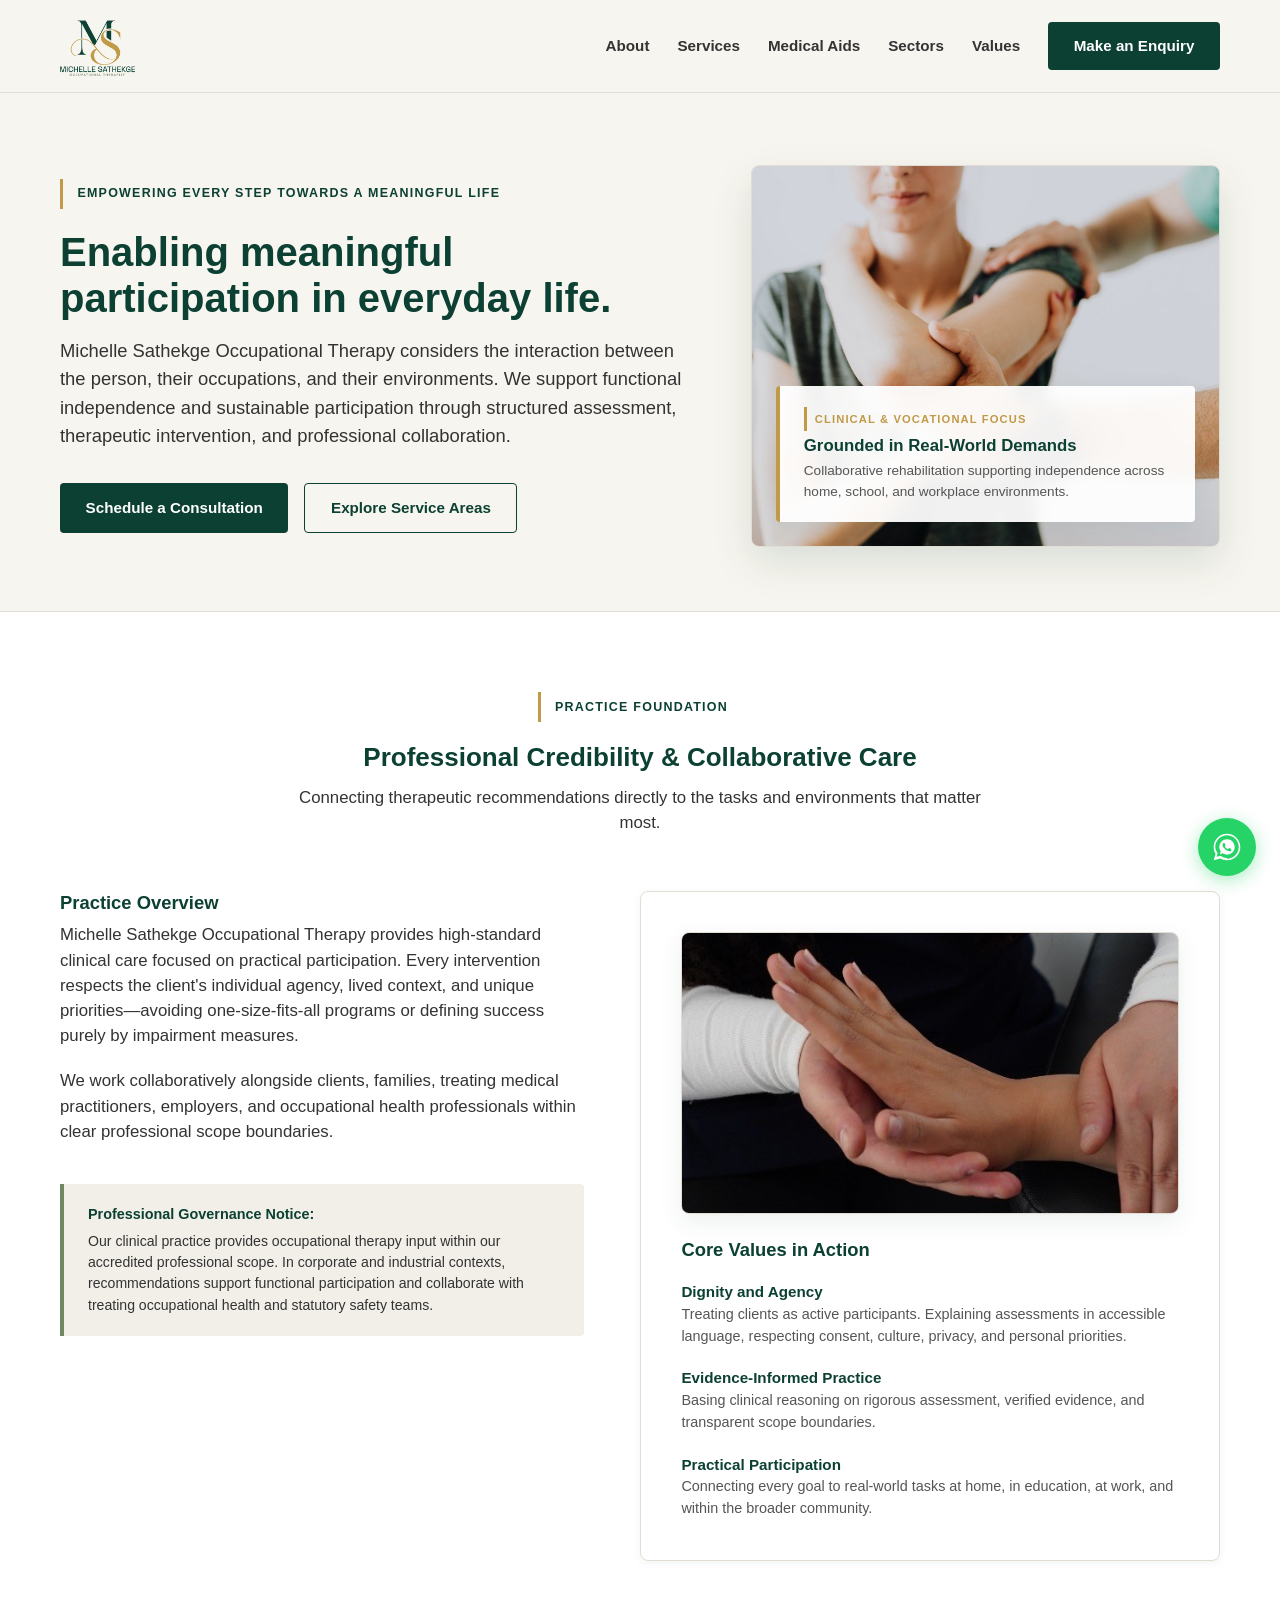
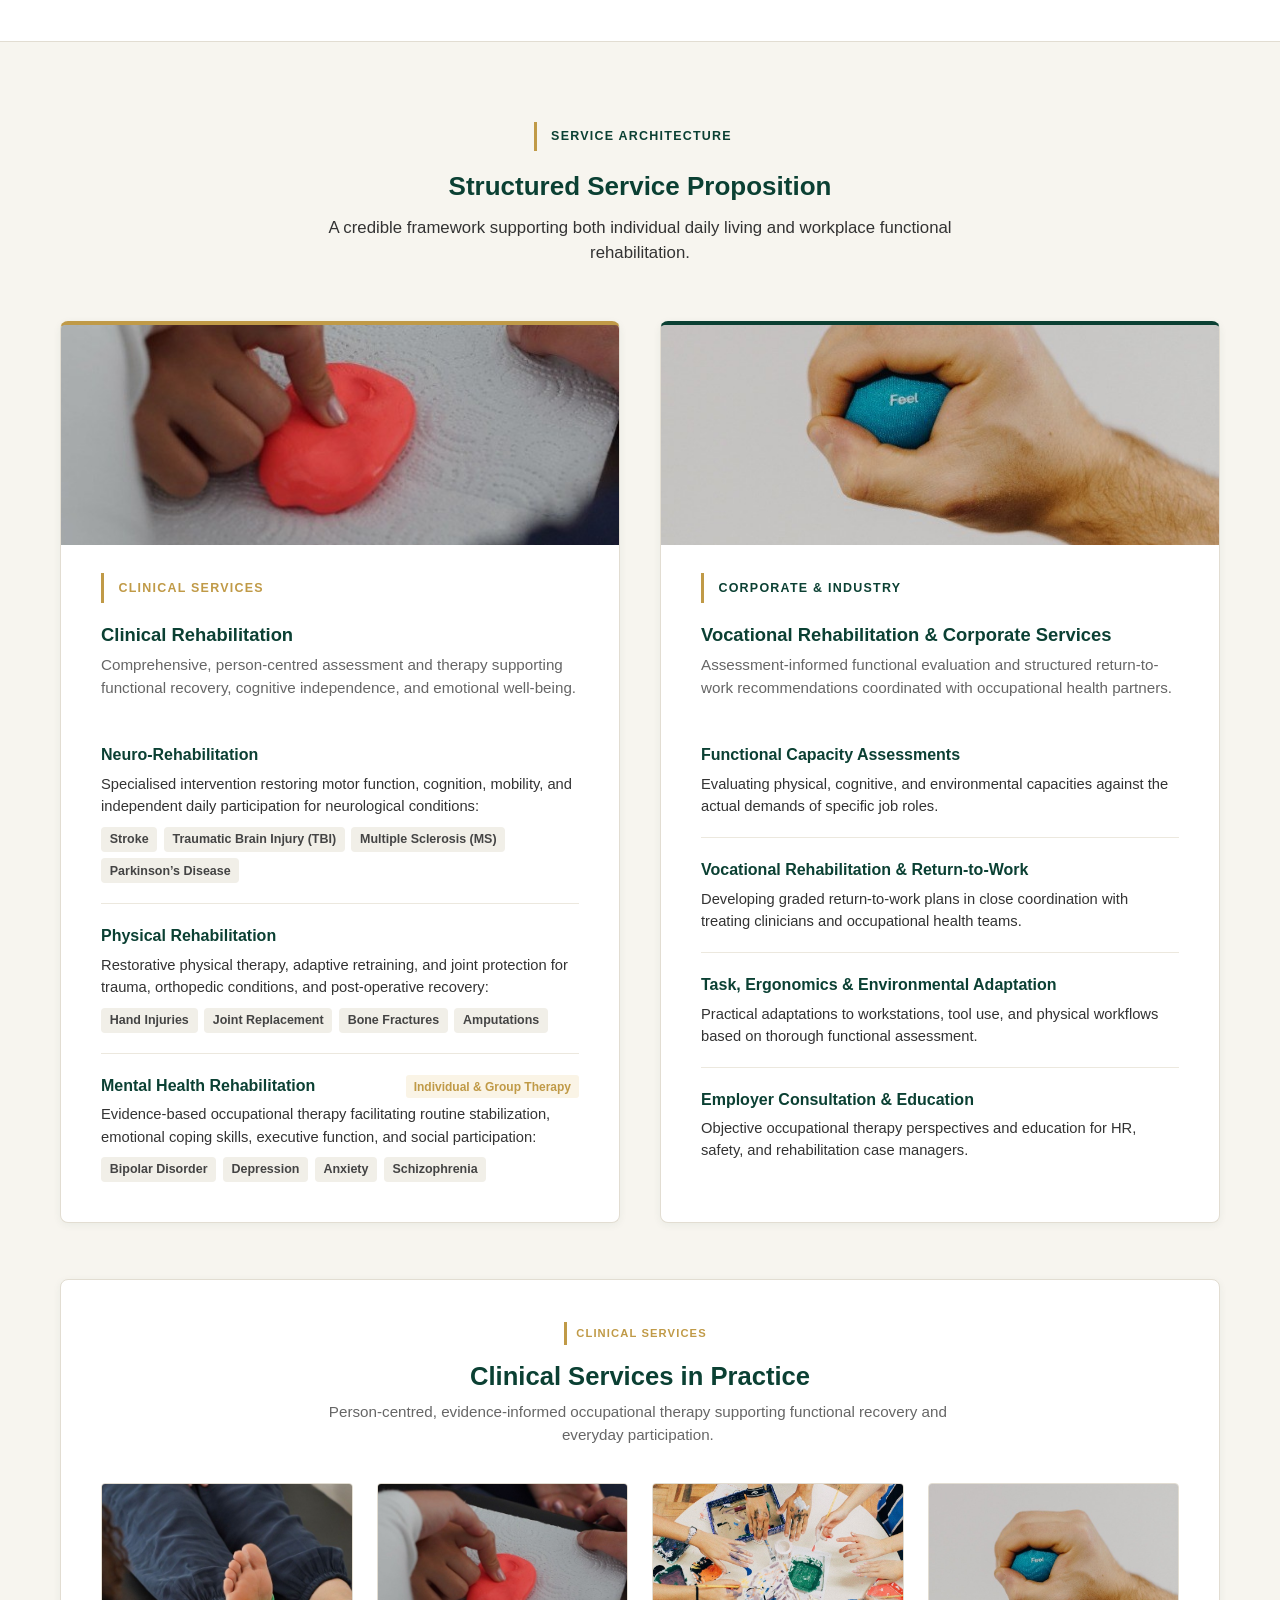
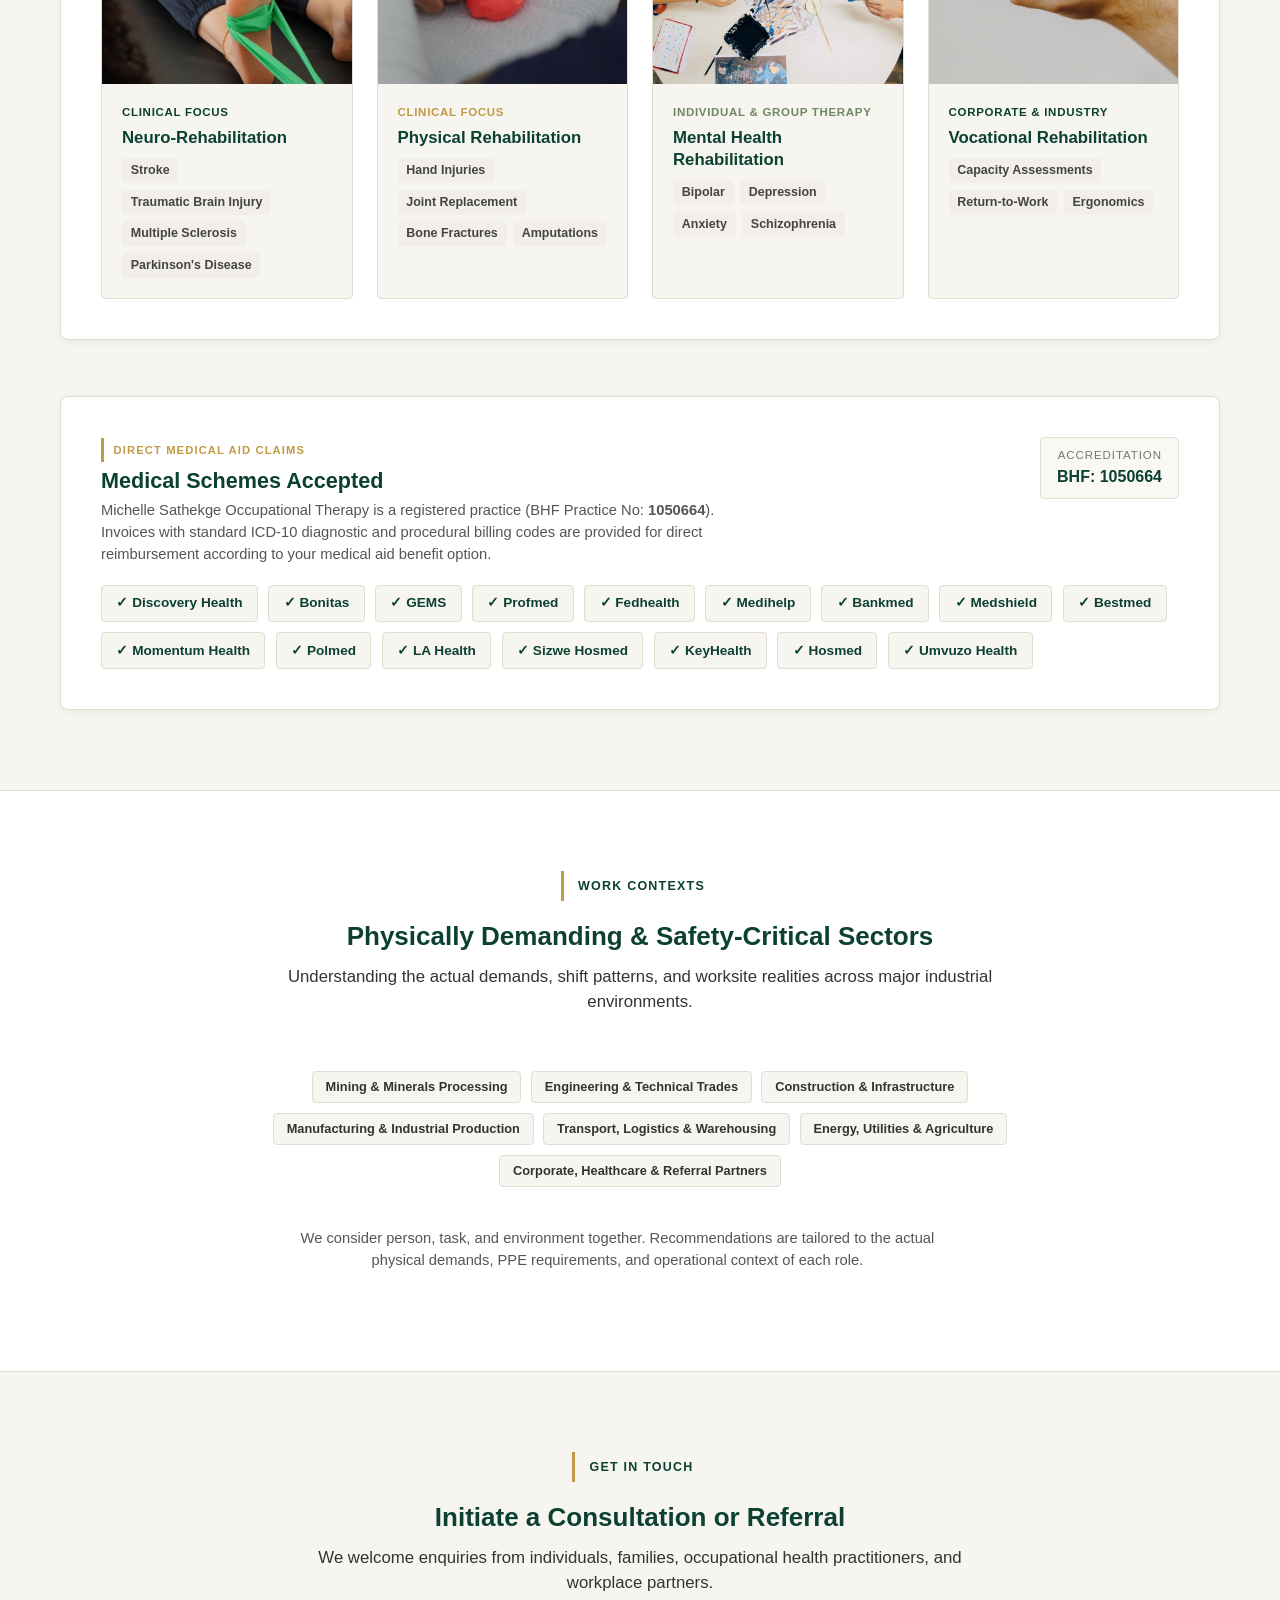
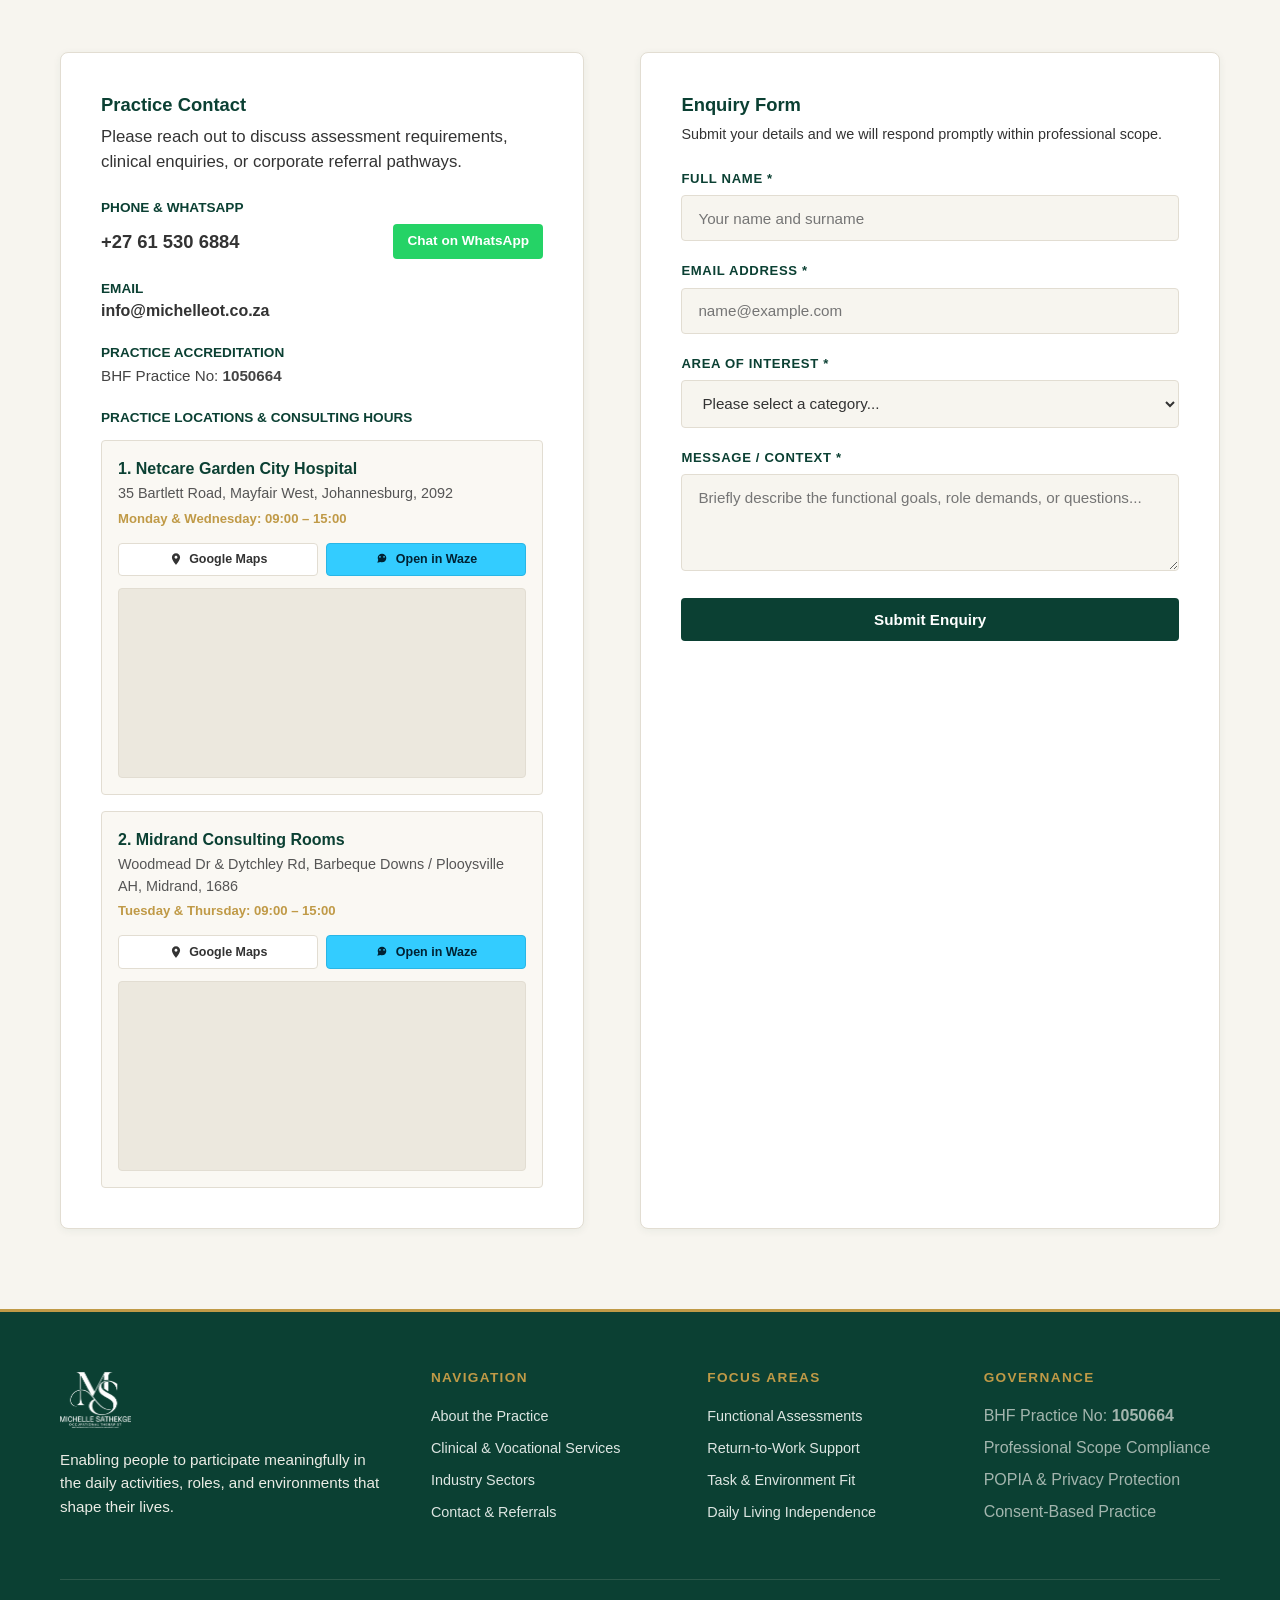
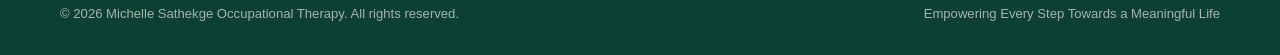
==== index.html @ 373df911 "feat: complete Michelle Sathekge OT production website with practice imagery, secure forms, and dire" ====
<!doctype html>
<html lang="en">
<head>
  <meta charset="utf-8">
  <meta name="viewport" content="width=device-width, initial-scale=1">
  <meta name="color-scheme" content="light">
  <title>Michelle Sathekge Occupational Therapy | Enabling Meaningful Participation</title>
  
  <!-- Primary SEO Meta Tags -->
  <meta name="title" content="Michelle Sathekge Occupational Therapy | Enabling Meaningful Participation">
  <meta name="description" content="Person-centred, evidence-informed occupational therapy supporting functional participation across daily life, education, and vocational rehabilitation in South Africa.">
  <meta name="keywords" content="Occupational Therapy, Michelle Sathekge, Vocational Rehabilitation, Return to Work, Ergonomics, Functional Capacity Assessment, South Africa, OT">
  <meta name="author" content="Michelle Sathekge Occupational Therapy">
  <meta name="robots" content="index, follow">

  <style>
    /* Absolute Force: Enforce Warm Neutral Brand Palette across all user agents */
    html, body {
      background-color: #F7F5EF !important;
      color: #333333 !important;
      color-scheme: light !important;
    }
    .navbar {
      background-color: #F7F5EF !important;
    }
  </style>

  <!-- Open Graph / Facebook -->
  <meta property="og:type" content="website">
  <meta property="og:url" content="https://michelleot.co.za/">
  <meta property="og:title" content="Michelle Sathekge Occupational Therapy">
  <meta property="og:description" content="Empowering Every Step Towards a Meaningful Life. Person-centred clinical care and corporate vocational rehabilitation.">
  <meta property="og:image" content="https://michelleot.co.za/assets/images/branding/Michelle_Sathekge_Logo_Design__png.png">

  <!-- Twitter Meta Tags -->
  <meta name="twitter:card" content="summary_large_image">
  <meta name="twitter:title" content="Michelle Sathekge Occupational Therapy">
  <meta name="twitter:description" content="Empowering Every Step Towards a Meaningful Life. Clinical & Vocational Occupational Therapy.">
  <meta name="twitter:image" content="https://michelleot.co.za/assets/images/branding/Michelle_Sathekge_Logo_Design__png.png">

  <link rel="icon" type="image/x-icon" href="favicon.ico">
  <link rel="icon" type="image/png" sizes="32x32" href="favicon.png">
  <link rel="apple-touch-icon" href="assets/images/branding/favicon-monogram.png">
  <link rel="stylesheet" href="assets/css/styles.css?v=7">
</head>
<body>

  <!-- Header / Navigation (Variant B Lock-Up Standard) -->
  <header class="navbar">
    <div class="container nav-container">
      <a href="#" class="brand-lockup">
        <img src="assets/images/branding/logo-variant-b-trimmed.png" 
             alt="Michelle Sathekge Occupational Therapist" 
             style="height: 60px; width: auto; object-fit: contain;">
      </a>
      <button class="nav-toggle" aria-label="Toggle navigation menu" aria-expanded="false">&#9776;</button>
      <div class="menu-backdrop" aria-hidden="true"></div>
      <nav>
        <ul class="nav-links">
          <li><a href="#about" class="nav-link">About</a></li>
          <li><a href="#services" class="nav-link">Services</a></li>
          <li><a href="#medical-aids" class="nav-link">Medical Aids</a></li>
          <li><a href="#sectors" class="nav-link">Sectors</a></li>
          <li><a href="#values" class="nav-link">Values</a></li>
          <li><a href="#contact" class="btn btn-primary">Make an Enquiry</a></li>
        </ul>
      </nav>
    </div>
  </header>

  <!-- Hero Section -->
  <section class="hero">
    <div class="container hero-grid">
      <div>
        <div class="badge">EMPOWERING EVERY STEP TOWARDS A MEANINGFUL LIFE</div>
        <h1>Enabling meaningful participation in everyday life.</h1>
        <p class="lead">Michelle Sathekge Occupational Therapy considers the interaction between the person, their occupations, and their environments. We support functional independence and sustainable participation through structured assessment, therapeutic intervention, and professional collaboration.</p>
        <div class="hero-actions">
          <a href="#contact" class="btn btn-primary">Schedule a Consultation</a>
          <a href="#services" class="btn btn-outline">Explore Service Areas</a>
        </div>
      </div>

      <div class="hero-visual-wrapper">
        <img src="assets/images/practice/hero-ot-consultation.jpg" alt="Occupational Therapy Joint Mobility and Functional Rehabilitation">
        <div class="hero-visual-badge">
          <div class="badge badge-gold" style="margin-bottom:0.35rem; padding:0.2rem 0.5rem; font-size:0.7rem;">Clinical & Vocational Focus</div>
          <h3 style="font-size:1.05rem; margin-bottom:0.25rem;">Grounded in Real-World Demands</h3>
          <p style="font-size:0.85rem; margin-bottom:0; color:#555;">Collaborative rehabilitation supporting independence across home, school, and workplace environments.</p>
        </div>
      </div>
    </div>
  </section>

  <!-- About & Practice Foundation -->
  <section id="about" class="section section-white">
    <div class="container">
      <div class="section-header">
        <div class="badge">Practice Foundation</div>
        <h2>Professional Credibility & Collaborative Care</h2>
        <p>Connecting therapeutic recommendations directly to the tasks and environments that matter most.</p>
      </div>

      <div class="contact-container">
        <div>
          <h3>Practice Overview</h3>
          <p>Michelle Sathekge Occupational Therapy provides high-standard clinical care focused on practical participation. Every intervention respects the client's individual agency, lived context, and unique priorities—avoiding one-size-fits-all programs or defining success purely by impairment measures.</p>
          <p>We work collaboratively alongside clients, families, treating medical practitioners, employers, and occupational health professionals within clear professional scope boundaries.</p>

          <div class="guardrail-card">
            <strong>Professional Governance Notice:</strong>
            <p style="margin-top:0.35rem; margin-bottom:0; font-size:0.88rem;">Our clinical practice provides occupational therapy input within our accredited professional scope. In corporate and industrial contexts, recommendations support functional participation and collaborate with treating occupational health and statutory safety teams.</p>
          </div>
        </div>

        <div id="values" class="contact-card">
          <div class="about-photo-wrapper">
            <img src="assets/images/practice/about-hand-therapy.jpg" alt="Clinical Hand and Joint Assessment by Occupational Therapist">
          </div>
          <h3 style="color:var(--color-primary-green); margin-bottom:1.25rem;">Core Values in Action</h3>

          <div style="margin-bottom:1.25rem;">
            <strong style="color:var(--color-primary-green); font-size:0.95rem; display:block;">Dignity and Agency</strong>
            <p style="font-size:0.9rem; margin-bottom:0; color:#555;">Treating clients as active participants. Explaining assessments in accessible language, respecting consent, culture, privacy, and personal priorities.</p>
          </div>

          <div style="margin-bottom:1.25rem;">
            <strong style="color:var(--color-primary-green); font-size:0.95rem; display:block;">Evidence-Informed Practice</strong>
            <p style="font-size:0.9rem; margin-bottom:0; color:#555;">Basing clinical reasoning on rigorous assessment, verified evidence, and transparent scope boundaries.</p>
          </div>

          <div>
            <strong style="color:var(--color-primary-green); font-size:0.95rem; display:block;">Practical Participation</strong>
            <p style="font-size:0.9rem; margin-bottom:0; color:#555;">Connecting every goal to real-world tasks at home, in education, at work, and within the broader community.</p>
          </div>
        </div>
      </div>
    </div>
  </section>

  <!-- Service Architecture (Dual Track: Clinical + Corporate) -->
  <section id="services" class="section">
    <div class="container">
      <div class="section-header">
        <div class="badge">Service Architecture</div>
        <h2>Structured Service Proposition</h2>
        <p>A credible framework supporting both individual daily living and workplace functional rehabilitation.</p>
      </div>

      <div class="tracks-grid">
        <!-- Clinical Rehabilitation Services -->
        <div class="track-column clinical">
          <img src="assets/images/practice/service-finger-dexterity.jpg" alt="Clinical Occupational Therapy and Physical Rehabilitation" class="track-img-banner" style="object-position: center 52%;">
          <div class="badge badge-gold" style="align-self:flex-start;">Clinical Services</div>
          <h3>Clinical Rehabilitation</h3>
          <p style="font-size:0.95rem; color:#666;">Comprehensive, person-centred assessment and therapy supporting functional recovery, cognitive independence, and emotional well-being.</p>
          
          <ul class="track-list">
            <!-- Neuro-Rehabilitation -->
            <li class="track-item">
              <h4>Neuro-Rehabilitation</h4>
              <p>Specialised intervention restoring motor function, cognition, mobility, and independent daily participation for neurological conditions:</p>
              <div class="condition-tag-group">
                <span class="condition-tag">Stroke</span>
                <span class="condition-tag">Traumatic Brain Injury (TBI)</span>
                <span class="condition-tag">Multiple Sclerosis (MS)</span>
                <span class="condition-tag">Parkinson’s Disease</span>
              </div>
            </li>

            <!-- Physical Rehabilitation -->
            <li class="track-item">
              <h4>Physical Rehabilitation</h4>
              <p>Restorative physical therapy, adaptive retraining, and joint protection for trauma, orthopedic conditions, and post-operative recovery:</p>
              <div class="condition-tag-group">
                <span class="condition-tag">Hand Injuries</span>
                <span class="condition-tag">Joint Replacement</span>
                <span class="condition-tag">Bone Fractures</span>
                <span class="condition-tag">Amputations</span>
              </div>
            </li>

            <!-- Mental Health Rehabilitation -->
            <li class="track-item">
              <div style="display:flex; justify-content:space-between; align-items:baseline; flex-wrap:wrap; gap:0.25rem;">
                <h4>Mental Health Rehabilitation</h4>
                <span style="font-size:0.75rem; font-weight:700; color:var(--color-signature-gold); background:#FAF4E6; padding:0.15rem 0.5rem; border-radius:3px;">Individual & Group Therapy</span>
              </div>
              <p>Evidence-based occupational therapy facilitating routine stabilization, emotional coping skills, executive function, and social participation:</p>
              <div class="condition-tag-group">
                <span class="condition-tag">Bipolar Disorder</span>
                <span class="condition-tag">Depression</span>
                <span class="condition-tag">Anxiety</span>
                <span class="condition-tag">Schizophrenia</span>
              </div>
            </li>
          </ul>
        </div>

        <!-- Corporate & Vocational Rehabilitation -->
        <div class="track-column corporate">
          <img src="assets/images/practice/service-grip-strength.jpg" alt="Vocational Rehabilitation & Corporate Services" class="track-img-banner" style="object-position: center 42%;">
          <div class="badge" style="align-self:flex-start;">Corporate & Industry</div>
          <h3>Vocational Rehabilitation & Corporate Services</h3>
          <p style="font-size:0.95rem; color:#666;">Assessment-informed functional evaluation and structured return-to-work recommendations coordinated with occupational health partners.</p>
          
          <ul class="track-list">
            <li class="track-item">
              <h4>Functional Capacity Assessments</h4>
              <p>Evaluating physical, cognitive, and environmental capacities against the actual demands of specific job roles.</p>
            </li>
            <li class="track-item">
              <h4>Vocational Rehabilitation & Return-to-Work</h4>
              <p>Developing graded return-to-work plans in close coordination with treating clinicians and occupational health teams.</p>
            </li>
            <li class="track-item">
              <h4>Task, Ergonomics & Environmental Adaptation</h4>
              <p>Practical adaptations to workstations, tool use, and physical workflows based on thorough functional assessment.</p>
            </li>
            <li class="track-item">
              <h4>Employer Consultation & Education</h4>
              <p>Objective occupational therapy perspectives and education for HR, safety, and rehabilitation case managers.</p>
            </li>
          </ul>
        </div>
      </div>


      <!-- Practice Modalities in Action Showcase -->
      <div class="practice-gallery-section">
        <div class="practice-gallery-header">
          <div class="badge badge-gold" style="margin-bottom:0.5rem; padding:0.2rem 0.6rem; font-size:0.7rem;">Clinical Services</div>
          <h3>Clinical Services in Practice</h3>
          <p>Person-centred, evidence-informed occupational therapy supporting functional recovery and everyday participation.</p>
        </div>

        <div class="practice-gallery-grid">
          <!-- Item 1: Neuro-Rehabilitation -->
          <div class="gallery-card">
            <div class="gallery-card-img-wrap">
              <img src="assets/images/practice/service-lower-limb-rehab.jpg" alt="Neuro-Rehabilitation" style="object-position: center 25%;">
            </div>
            <div class="gallery-card-body">
              <div>
                <span class="gallery-card-category" style="color:var(--color-primary-green);">Clinical Focus</span>
                <h4 class="gallery-card-title">Neuro-Rehabilitation</h4>
                <div class="condition-tag-group">
                  <span class="condition-tag">Stroke</span>
                  <span class="condition-tag">Traumatic Brain Injury</span>
                  <span class="condition-tag">Multiple Sclerosis</span>
                  <span class="condition-tag">Parkinson's Disease</span>
                </div>
              </div>
            </div>
          </div>

          <!-- Item 2: Physical Rehabilitation -->
          <div class="gallery-card">
            <div class="gallery-card-img-wrap">
              <img src="assets/images/practice/service-finger-dexterity.jpg" alt="Physical Rehabilitation" style="object-position: center 52%;">
            </div>
            <div class="gallery-card-body">
              <div>
                <span class="gallery-card-category" style="color:var(--color-signature-gold);">Clinical Focus</span>
                <h4 class="gallery-card-title">Physical Rehabilitation</h4>
                <div class="condition-tag-group">
                  <span class="condition-tag">Hand Injuries</span>
                  <span class="condition-tag">Joint Replacement</span>
                  <span class="condition-tag">Bone Fractures</span>
                  <span class="condition-tag">Amputations</span>
                </div>
              </div>
            </div>
          </div>

          <!-- Item 3: Mental Health Rehabilitation -->
          <div class="gallery-card">
            <div class="gallery-card-img-wrap">
              <img src="assets/images/practice/service-group-therapy.jpg" alt="Mental Health Rehabilitation" style="object-position: center;">
            </div>
            <div class="gallery-card-body">
              <div>
                <span class="gallery-card-category" style="color:var(--color-supporting-sage);">Individual & Group Therapy</span>
                <h4 class="gallery-card-title">Mental Health Rehabilitation</h4>
                <div class="condition-tag-group">
                  <span class="condition-tag">Bipolar</span>
                  <span class="condition-tag">Depression</span>
                  <span class="condition-tag">Anxiety</span>
                  <span class="condition-tag">Schizophrenia</span>
                </div>
              </div>
            </div>
          </div>

          <!-- Item 4: Vocational Rehabilitation -->
          <div class="gallery-card">
            <div class="gallery-card-img-wrap">
              <img src="assets/images/practice/service-grip-strength.jpg" alt="Vocational Rehabilitation" style="object-position: center 42%;">
            </div>
            <div class="gallery-card-body">
              <div>
                <span class="gallery-card-category" style="color:var(--color-primary-green);">Corporate & Industry</span>
                <h4 class="gallery-card-title">Vocational Rehabilitation</h4>
                <div class="condition-tag-group">
                  <span class="condition-tag">Capacity Assessments</span>
                  <span class="condition-tag">Return-to-Work</span>
                  <span class="condition-tag">Ergonomics</span>
                </div>
              </div>
            </div>
          </div>
        </div>
      </div>

      <!-- Medical Aid Claiming & Acceptance Section -->
      <div id="medical-aids" class="medical-aid-section">
        <div style="display:flex; justify-content:space-between; align-items:flex-start; flex-wrap:wrap; gap:1rem;">
          <div>
            <div class="badge badge-gold" style="margin-bottom:0.4rem; padding:0.2rem 0.6rem; font-size:0.7rem;">Direct Medical Aid Claims</div>
            <h3 style="font-size:1.35rem; color:var(--color-primary-green); margin-bottom:0.25rem;">Medical Schemes Accepted</h3>
            <p style="font-size:0.92rem; color:#555; margin-bottom:0; max-width:650px;">
              Michelle Sathekge Occupational Therapy is a registered practice (BHF Practice No: <strong>1050664</strong>). Invoices with standard ICD-10 diagnostic and procedural billing codes are provided for direct reimbursement according to your medical aid benefit option.
            </p>
          </div>
          <div style="background-color:#FAF8F3; border:1px solid var(--color-border); border-radius:var(--radius-sm); padding:0.6rem 1rem; text-align:right;">
            <span style="font-size:0.72rem; text-transform:uppercase; color:#777; display:block; letter-spacing:0.08em;">Accreditation</span>
            <strong style="color:var(--color-primary-green); font-size:1rem;">BHF: 1050664</strong>
          </div>
        </div>

        <div class="medical-aid-grid">
          <span class="medical-aid-pill">✓ Discovery Health</span>
          <span class="medical-aid-pill">✓ Bonitas</span>
          <span class="medical-aid-pill">✓ GEMS</span>
          <span class="medical-aid-pill">✓ Profmed</span>
          <span class="medical-aid-pill">✓ Fedhealth</span>
          <span class="medical-aid-pill">✓ Medihelp</span>
          <span class="medical-aid-pill">✓ Bankmed</span>
          <span class="medical-aid-pill">✓ Medshield</span>
          <span class="medical-aid-pill">✓ Bestmed</span>
          <span class="medical-aid-pill">✓ Momentum Health</span>
          <span class="medical-aid-pill">✓ Polmed</span>
          <span class="medical-aid-pill">✓ LA Health</span>
          <span class="medical-aid-pill">✓ Sizwe Hosmed</span>
          <span class="medical-aid-pill">✓ KeyHealth</span>
          <span class="medical-aid-pill">✓ Hosmed</span>
          <span class="medical-aid-pill">✓ Umvuzo Health</span>
        </div>
      </div>
    </div>
  </section>

  <!-- Sectors & Contexts -->
  <section id="sectors" class="section section-white">
    <div class="container">
      <div class="section-header">
        <div class="badge">Work Contexts</div>
        <h2>Physically Demanding & Safety-Critical Sectors</h2>
        <p>Understanding the actual demands, shift patterns, and worksite realities across major industrial environments.</p>
      </div>

      <div class="sector-pills" style="justify-content:center; max-width:850px; margin-inline:auto;">
        <span class="sector-pill">Mining & Minerals Processing</span>
        <span class="sector-pill">Engineering & Technical Trades</span>
        <span class="sector-pill">Construction & Infrastructure</span>
        <span class="sector-pill">Manufacturing & Industrial Production</span>
        <span class="sector-pill">Transport, Logistics & Warehousing</span>
        <span class="sector-pill">Energy, Utilities & Agriculture</span>
        <span class="sector-pill">Corporate, Healthcare & Referral Partners</span>
      </div>

      <div style="margin-top:2.5rem; text-align:center; max-width:700px; margin-inline:auto;">
        <p style="font-size:0.92rem; color:#555;">We consider person, task, and environment together. Recommendations are tailored to the actual physical demands, PPE requirements, and operational context of each role.</p>
      </div>
    </div>
  </section>

  <!-- Contact & Consultation Request -->
  <section id="contact" class="section">
    <div class="container">
      <div class="section-header">
        <div class="badge">Get in Touch</div>
        <h2>Initiate a Consultation or Referral</h2>
        <p>We welcome enquiries from individuals, families, occupational health practitioners, and workplace partners.</p>
      </div>

      <div class="contact-container">
        <div class="contact-card">
          <h3>Practice Contact</h3>
          <p>Please reach out to discuss assessment requirements, clinical enquiries, or corporate referral pathways.</p>

          <div style="margin-top:1.5rem; display:flex; flex-direction:column; gap:1.25rem;">
            <div>
              <strong style="display:block; color:var(--color-primary-green); font-size:0.85rem; text-transform:uppercase;">Phone & WhatsApp</strong>
              <div style="display:flex; align-items:center; justify-content:space-between; flex-wrap:wrap; gap:0.6rem; margin-top:0.35rem;">
                <a href="tel:+27615306884" style="color:var(--color-charcoal); font-weight:700; text-decoration:none; font-size:1.15rem; white-space:nowrap;">+27 61 530 6884</a>
                <a href="https://wa.me/27615306884?text=Hello%20Michelle,%20I%20would%20like%20to%20enquire%20about%20occupational%20therapy%20services." 
                   target="_blank" 
                   rel="noopener noreferrer" 
                   style="display:inline-flex; align-items:center; gap:0.4rem; background-color:#25D366; color:#fff; font-size:0.85rem; font-weight:700; padding:0.45rem 0.9rem; border-radius:4px; text-decoration:none; white-space:nowrap;">
                  Chat on WhatsApp
                </a>
              </div>
            </div>

            <div>
              <strong style="display:block; color:var(--color-primary-green); font-size:0.85rem; text-transform:uppercase;">Email</strong>
              <a href="mailto:info@michelleot.co.za" style="color:var(--color-charcoal); font-weight:600; text-decoration:none;">info@michelleot.co.za</a>
            </div>

            <div>
              <strong style="display:block; color:var(--color-primary-green); font-size:0.85rem; text-transform:uppercase;">Practice Accreditation</strong>
              <span style="font-size:0.95rem; color:#444;">BHF Practice No: <strong>1050664</strong></span>
            </div>

            <div>
              <strong style="display:block; color:var(--color-primary-green); font-size:0.85rem; text-transform:uppercase; margin-bottom:0.75rem;">Practice Locations & Consulting Hours</strong>

              <!-- Location 1: Netcare Garden City Hospital -->
              <div class="location-card-box" style="margin-bottom:1rem;">
                <div style="display:flex; justify-content:space-between; align-items:flex-start; flex-wrap:wrap; gap:0.5rem;">
                  <div>
                    <strong style="color:var(--color-primary-green); font-size:1rem; display:block;">1. Netcare Garden City Hospital</strong>
                    <span style="font-size:0.9rem; color:#555; display:block; margin-top:2px;">35 Bartlett Road, Mayfair West, Johannesburg, 2092</span>
                    <span style="font-size:0.82rem; color:var(--color-signature-gold); font-weight:700; display:block; margin-top:0.25rem;">Monday & Wednesday: 09:00 – 15:00</span>
                  </div>
                  <div class="nav-app-buttons" style="margin-top:0.4rem; display:flex; gap:0.5rem; width:100%;">
                    <a href="https://www.google.com/maps/dir/?api=1&destination=Netcare+Garden+City+Hospital+35+Bartlett+Road+Mayfair+West+Johannesburg" 
                       target="_blank" rel="noopener noreferrer" class="btn-nav-app btn-gmaps" style="flex:1; justify-content:center;">
                      <svg width="14" height="14" viewBox="0 0 24 24" fill="currentColor"><path d="M12 2C8.13 2 5 5.13 5 9c0 5.25 7 13 7 13s7-7.75 7-13c0-3.87-3.13-7-7-7zm0 9.5c-1.38 0-2.5-1.12-2.5-2.5s1.12-2.5 2.5-2.5 2.5 1.12 2.5 2.5-1.12 2.5-2.5 2.5z"/></svg>
                      Google Maps
                    </a>
                    <a href="https://waze.com/ul?ll=-26.196348,27.994432&q=Netcare%20Garden%20City%20Hospital&navigate=yes" 
                       target="_blank" rel="noopener noreferrer" class="btn-nav-app btn-waze" style="flex:1; justify-content:center;">
                      <svg width="14" height="14" viewBox="0 0 24 24" fill="currentColor"><path d="M19.33 10.04C19.33 6.15 16.05 3 12 3S4.67 6.15 4.67 10.04c0 1.25.33 2.43.92 3.46L4 18.5l5.22-1.5c.87.42 1.84.66 2.78.66 4.05 0 7.33-3.15 7.33-7.04v-.58zM8.5 10c-.83 0-1.5-.67-1.5-1.5S7.67 7 8.5 7s1.5.67 1.5 1.5S9.33 10 8.5 10zm7 0c-.83 0-1.5-.67-1.5-1.5S14.67 7 15.5 7s1.5.67 1.5 1.5-.67 1.5-1.5 1.5z"/></svg>
                      Open in Waze
                    </a>
                  </div>
                </div>

                <div class="map-frame-wrapper" style="height:190px; margin-top:0.75rem;">
                  <iframe 
                    src="https://maps.google.com/maps?q=Netcare+Garden+City+Hospital+35+Bartlett+Road+Johannesburg&t=&z=14&ie=UTF8&iwloc=&output=embed" 
                    title="Netcare Garden City Hospital Map" 
                    loading="lazy" 
                    referrerpolicy="no-referrer-when-downgrade">
                  </iframe>
                </div>
              </div>

              <!-- Location 2: Midrand Consulting Rooms -->
              <div class="location-card-box">
                <div style="display:flex; justify-content:space-between; align-items:flex-start; flex-wrap:wrap; gap:0.5rem;">
                  <div>
                    <strong style="color:var(--color-primary-green); font-size:1rem; display:block;">2. Midrand Consulting Rooms</strong>
                    <span style="font-size:0.9rem; color:#555; display:block; margin-top:2px;">Woodmead Dr & Dytchley Rd, Barbeque Downs / Plooysville AH, Midrand, 1686</span>
                    <span style="font-size:0.82rem; color:var(--color-signature-gold); font-weight:700; display:block; margin-top:0.25rem;">Tuesday & Thursday: 09:00 – 15:00</span>
                  </div>
                  <div class="nav-app-buttons" style="margin-top:0.4rem; display:flex; gap:0.5rem; width:100%;">
                    <a href="https://www.google.com/maps/dir/?api=1&destination=Woodmead+Dr+%26+Dytchley+Rd+Midrand+1686" 
                       target="_blank" rel="noopener noreferrer" class="btn-nav-app btn-gmaps" style="flex:1; justify-content:center;">
                      <svg width="14" height="14" viewBox="0 0 24 24" fill="currentColor"><path d="M12 2C8.13 2 5 5.13 5 9c0 5.25 7 13 7 13s7-7.75 7-13c0-3.87-3.13-7-7-7zm0 9.5c-1.38 0-2.5-1.12-2.5-2.5s1.12-2.5 2.5-2.5 2.5 1.12 2.5 2.5-1.12 2.5-2.5 2.5z"/></svg>
                      Google Maps
                    </a>
                    <a href="https://waze.com/ul?ll=-26.012586,28.094576&q=Woodmead%20Dr%20and%20Dytchley%20Rd%20Midrand&navigate=yes" 
                       target="_blank" rel="noopener noreferrer" class="btn-nav-app btn-waze" style="flex:1; justify-content:center;">
                      <svg width="14" height="14" viewBox="0 0 24 24" fill="currentColor"><path d="M19.33 10.04C19.33 6.15 16.05 3 12 3S4.67 6.15 4.67 10.04c0 1.25.33 2.43.92 3.46L4 18.5l5.22-1.5c.87.42 1.84.66 2.78.66 4.05 0 7.33-3.15 7.33-7.04v-.58zM8.5 10c-.83 0-1.5-.67-1.5-1.5S7.67 7 8.5 7s1.5.67 1.5 1.5S9.33 10 8.5 10zm7 0c-.83 0-1.5-.67-1.5-1.5S14.67 7 15.5 7s1.5.67 1.5 1.5-.67 1.5-1.5 1.5z"/></svg>
                      Open in Waze
                    </a>
                  </div>
                </div>

                <div class="map-frame-wrapper" style="height:190px; margin-top:0.75rem;">
                  <iframe 
                    src="https://maps.google.com/maps?q=Woodmead+Dr+and+Dytchley+Rd+Midrand+1686&t=&z=14&ie=UTF8&iwloc=&output=embed" 
                    title="Midrand Location Map" 
                    loading="lazy" 
                    referrerpolicy="no-referrer-when-downgrade">
                  </iframe>
                </div>
              </div>
            </div>
          </div>
        </div>

        <form id="intake-form" class="contact-card" action="contact.php" method="POST">
          <h3>Enquiry Form</h3>
          <p style="font-size:0.9rem; margin-bottom:1.5rem;">Submit your details and we will respond promptly within professional scope.</p>

          <div class="form-group">
            <label for="name">Full Name *</label>
            <input type="text" id="name" name="name" placeholder="Your name and surname" required>
          </div>

          <div class="form-group">
            <label for="email">Email Address *</label>
            <input type="email" id="email" name="email" placeholder="name@example.com" required>
          </div>

          <div class="form-group">
            <label for="track">Area of Interest *</label>
            <select id="track" name="track" required>
              <option value="">Please select a category...</option>
              <option value="individual">Individual or Family Therapy</option>
              <option value="vocational">Vocational Rehab / Return-to-Work</option>
              <option value="corporate">Corporate / Employer Consultation</option>
              <option value="general">General Professional Enquiry</option>
            </select>
          </div>

          <div class="form-group">
            <label for="message">Message / Context *</label>
            <textarea id="message" name="message" rows="4" placeholder="Briefly describe the functional goals, role demands, or questions..." required></textarea>
          </div>

          <button type="submit" class="btn btn-primary" style="width:100%;">Submit Enquiry</button>
        </form>
      </div>
    </div>
  </section>

  <!-- Footer (Section 10, 11 & 14) -->
  <footer>
    <div class="container">
      <div class="footer-grid">
        <div>
          <img src="assets/images/branding/logo-white-trimmed.png" 
               alt="Michelle Sathekge Occupational Therapy" 
               style="height: 60px; width: auto; margin-bottom: 1.25rem; display: block;">
          <p style="font-size:0.95rem; max-width:320px; line-height:1.55; color:#F7F5EF !important; opacity:0.95;">Enabling people to participate meaningfully in the daily activities, roles, and environments that shape their lives.</p>
        </div>

        <div class="footer-col">
          <h4>Navigation</h4>
          <ul class="footer-links">
            <li><a href="#about">About the Practice</a></li>
            <li><a href="#services">Clinical & Vocational Services</a></li>
            <li><a href="#sectors">Industry Sectors</a></li>
            <li><a href="#contact">Contact & Referrals</a></li>
          </ul>
        </div>

        <div class="footer-col">
          <h4>Focus Areas</h4>
          <ul class="footer-links">
            <li><a href="#services">Functional Assessments</a></li>
            <li><a href="#services">Return-to-Work Support</a></li>
            <li><a href="#services">Task & Environment Fit</a></li>
            <li><a href="#services">Daily Living Independence</a></li>
          </ul>
        </div>

        <div class="footer-col">
          <h4>Governance</h4>
          <ul class="footer-links">
            <li><span style="color:#A3B5AE;">BHF Practice No: <strong>1050664</strong></span></li>
            <li><span style="color:#A3B5AE;">Professional Scope Compliance</span></li>
            <li><span style="color:#A3B5AE;">POPIA & Privacy Protection</span></li>
            <li><span style="color:#A3B5AE;">Consent-Based Practice</span></li>
          </ul>
        </div>
      </div>

      <div class="footer-bottom">
        <div>&copy; 2026 Michelle Sathekge Occupational Therapy. All rights reserved.</div>
        <div>Empowering Every Step Towards a Meaningful Life</div>
      </div>
    </div>
  </footer>

  <!-- Smart WhatsApp Location Booking Widget -->
  <div class="whatsapp-widget-container">
    <!-- Popover Card -->
    <div id="whatsapp-booking-popover" class="whatsapp-popover" aria-hidden="true">
      <div class="whatsapp-popover-header">
        <div class="whatsapp-popover-avatar">MS</div>
        <div>
          <div class="whatsapp-popover-title">Michelle Sathekge OT</div>
          <div class="whatsapp-popover-sub">Select preferred location</div>
        </div>
      </div>
      <p class="whatsapp-popover-prompt">Where would you like to enquire about or book your session?</p>
      
      <div class="whatsapp-booking-options">
        <!-- Option 1: Garden City -->
        <a href="https://wa.me/27615306884?text=Hello%20Michelle,%20I%20would%20like%20to%20book%20a%20consultation%20at%20Netcare%20Garden%20City%20Hospital%20(Mon/Wed)." 
           target="_blank" rel="noopener noreferrer" class="whatsapp-opt-btn">
          <span>🏥 Garden City (Mayfair)</span>
          <span class="whatsapp-opt-badge">Mon & Wed</span>
        </a>

        <!-- Option 2: Midrand -->
        <a href="https://wa.me/27615306884?text=Hello%20Michelle,%20I%20would%20like%20to%20book%20a%20consultation%20at%20the%20Midrand%20Consulting%20Rooms%20(Tue/Thu)." 
           target="_blank" rel="noopener noreferrer" class="whatsapp-opt-btn">
          <span>🌿 Midrand Rooms</span>
          <span class="whatsapp-opt-badge">Tue & Thu</span>
        </a>

        <!-- Option 3: Corporate / Vocational -->
        <a href="https://wa.me/27615306884?text=Hello%20Michelle,%20I%20am%20contacting%20you%20regarding%20a%20Corporate%20/%20Vocational%20Assessment%20referral." 
           target="_blank" rel="noopener noreferrer" class="whatsapp-opt-btn">
          <span>💼 Work / Corporate Referral</span>
          <span class="whatsapp-opt-badge">Enquiry</span>
        </a>
      </div>
    </div>

    <!-- Trigger Button -->
    <button type="button" 
            id="whatsapp-widget-btn" 
            class="whatsapp-float" 
            aria-label="Open WhatsApp Location Booking Menu"
            title="Chat on WhatsApp">
      <svg viewBox="0 0 24 24">
        <path d="M12.031 6.172c-3.181 0-5.767 2.586-5.768 5.766-.001 1.298.38 2.27 1.019 3.287l-.582 2.128 2.182-.573c.978.58 1.911.928 3.145.929 3.178 0 5.767-2.587 5.768-5.766.001-3.187-2.575-5.77-5.764-5.771zm3.392 8.244c-.144.405-.837.774-1.17.824-.312.045-.694.06-2.18-.553-1.637-.674-2.684-2.339-2.766-2.449-.081-.109-.652-.868-.652-1.652 0-.785.412-1.172.557-1.332.146-.16.319-.2.426-.2.106 0 .213.002.306.006.098.005.23-.037.36.275.133.319.454 1.107.493 1.188.04.08.067.174.013.281-.053.107-.08.174-.16.267-.08.094-.169.21-.241.282-.08.08-.163.167-.07.327.093.16.414.683.889 1.106.611.544 1.127.712 1.287.792.16.08.254.067.348-.04.093-.107.4-.467.507-.627.106-.16.213-.133.36-.08.146.053.932.44 1.092.52.16.08.266.12.306.187.04.067.04.387-.104.792zM12 2C6.477 2 2 6.477 2 12c0 1.89.525 3.66 1.438 5.168L2 22l4.987-1.309C8.435 21.498 10.165 22 12 22c5.523 0 10-4.477 10-10S17.523 2 12 2zm0 18.2c-1.684 0-3.245-.526-4.536-1.424l-.326-.226-2.964.778.791-2.888-.247-.393C3.738 14.73 3.2 13.407 3.2 12c0-4.852 3.948-8.8 8.8-8.8 4.853 0 8.8 3.948 8.8 8.8 0 4.852-3.947 8.8-8.8 8.8z"/>
      </svg>
    </button>
  </div>

  <script src="assets/js/main.js"></script>
</body>
</html>
---- assets/css/styles.css ----
/* ==========================================================================
   Michelle Sathekge Occupational Therapy - Master Stylesheet
   Controlled Reference: Master Corporate Identity Manual (Edition 02 • 2026)
   ========================================================================== */

:root {
  color-scheme: light;
  /* Core Brand Colors (Page 9 of Brand Manual) */
  --color-primary-green: #0B4033;   /* Principal identity colour: headings, headers, brand surfaces */
  --color-signature-gold: #C09A47;  /* Signature logo gold: accents, rules, controlled emphasis */
  --color-supporting-sage: #6F8862; /* Supporting sage: secondary badges, data accents */

  /* Functional Neutrals */
  --color-warm-neutral: #F7F5EF;    /* Backgrounds and negative space */
  --color-charcoal: #333333;        /* Body copy and high-legibility typography */
  --color-white: #FFFFFF;           /* Neutral card canvas & reversed layouts */
  --color-border: #E2DDD2;          /* Subtle divider border */
  --color-border-subtle: #ECE8DE;   /* Light card border */

  /* Typography (Page 10 of Brand Manual: Arial digital specification) */
  --font-family: Arial, Helvetica, sans-serif;
  
  --radius-sm: 4px;
  --radius-md: 8px;
  --radius-lg: 16px;
  --radius-full: 9999px;

  --shadow-sm: 0 2px 8px rgba(11, 64, 51, 0.06);
  --shadow-md: 0 8px 24px rgba(11, 64, 51, 0.08);
  --shadow-lg: 0 16px 40px rgba(11, 64, 51, 0.12);

  --transition: 0.25s ease-in-out;
}

/* Reset */
*, *::before, *::after {
  box-sizing: border-box;
  margin: 0;
  padding: 0;
}

html, body {
  overflow-x: hidden !important;
  position: relative;
  width: 100%;
}

html {
  scroll-behavior: smooth;
  font-size: 16px;
}

body {
  background-color: var(--color-warm-neutral);
  color: var(--color-charcoal);
  font-family: var(--font-family);
  line-height: 1.5;
  -webkit-font-smoothing: antialiased;
}

/* Layout */
.container {
  width: min(1160px, 100% - 3rem);
  margin-inline: auto;
}

@media (max-width: 600px) {
  .container {
    width: min(100% - 1.75rem, 100%);
  }
  .section {
    padding-block: 3.5rem 2.5rem;
  }
  .contact-card {
    padding: 1.5rem 1rem !important;
  }
  .location-card-box {
    padding: 0.85rem 0.65rem !important;
  }
}

.section {
  padding-block: 5rem;
}

.section-white {
  background-color: var(--color-white);
  border-block: 1px solid var(--color-border);
}

.section-green {
  background-color: var(--color-primary-green);
  color: var(--color-white);
}

.section-header {
  text-align: center;
  max-width: 720px;
  margin-inline: auto;
  margin-bottom: 3.5rem;
}

/* Typography Standards (Section 08) */
h1 {
  font-size: clamp(2rem, 3.8vw, 2.5rem); /* 30-36px Digital Spec */
  font-weight: 700;
  line-height: 1.15;
  color: var(--color-primary-green);
  margin-bottom: 1rem;
}

.section-green h1,
.section-green h2 {
  color: var(--color-white);
}

h2 {
  font-size: clamp(1.4rem, 2.6vw, 1.625rem); /* 22-26px Digital Spec */
  font-weight: 700;
  line-height: 1.2;
  color: var(--color-primary-green);
  margin-bottom: 0.75rem;
}

h3 {
  font-size: 1.15rem; /* 17-20px Digital Spec */
  font-weight: 700;
  line-height: 1.25;
  color: var(--color-primary-green);
  margin-bottom: 0.5rem;
}

p {
  font-size: 1.05rem; /* 16-18px Regular 400 */
  line-height: 1.5;
  color: var(--color-charcoal);
  margin-bottom: 1.25rem;
  max-width: 80ch; /* 55-85 characters measure rule */
}

.section-green p {
  color: #DDE5E2;
}

.lead {
  font-size: 1.15rem;
  line-height: 1.55;
  font-weight: 400;
}

.badge {
  display: inline-block;
  padding: 0.35rem 0.9rem;
  background-color: transparent;
  color: var(--color-primary-green);
  border-left: 3px solid var(--color-signature-gold);
  border-radius: 0;
  font-size: 0.78rem;
  font-weight: 700;
  letter-spacing: 0.1em;
  text-transform: uppercase;
  margin-bottom: 1.25rem;
}

.badge-gold {
  background-color: transparent;
  color: var(--color-signature-gold);
  border-left: 3px solid var(--color-signature-gold);
  border-radius: 0;
}

/* Header & Navigation (Variant B Lock-Up - Section 11 & 14) */
.navbar {
  position: sticky;
  top: 0;
  z-index: 100;
  background-color: rgba(247, 245, 239, 0.96);
  backdrop-filter: blur(10px);
  border-bottom: 1px solid var(--color-border);
}

.nav-container {
  display: flex;
  align-items: center;
  justify-content: space-between;
  padding-block: 1rem;
}

.brand-lockup {
  display: flex;
  align-items: center;
  gap: 1rem;
  text-decoration: none;
}

/* Monogram Asset Concept conforming to 0.5X clear space */
.brand-monogram {
  width: 50px;
  height: 50px;
  background-color: var(--color-white);
  border: 1.5px solid var(--color-signature-gold);
  border-radius: var(--radius-sm);
  display: grid;
  place-items: center;
  font-weight: 700;
  font-size: 20px;
  color: var(--color-primary-green);
  box-shadow: var(--shadow-sm);
  flex-shrink: 0;
}

.brand-monogram span {
  color: var(--color-signature-gold);
  margin-left: -2px;
}

.brand-text {
  display: flex;
  flex-direction: column;
}

.brand-name {
  font-size: 1.15rem;
  font-weight: 700;
  letter-spacing: 0.06em;
  color: var(--color-primary-green);
  text-transform: uppercase;
  line-height: 1.1;
}

.brand-descriptor {
  font-size: 0.72rem;
  letter-spacing: 0.14em;
  text-transform: uppercase;
  color: #555555;
  margin-top: 3px;
}

.nav-links {
  display: flex;
  align-items: center;
  gap: 1.75rem;
  list-style: none;
}

.nav-toggle {
  display: none;
}

.nav-link {
  text-decoration: none;
  font-size: 0.95rem;
  font-weight: 600;
  color: var(--color-charcoal);
  transition: var(--transition);
}

.nav-link:hover {
  color: var(--color-primary-green);
}

/* Slogan Rule & Banner (Section 03) */
.slogan-banner {
  background-color: var(--color-primary-green);
  color: var(--color-white);
  padding: 0.6rem 1rem;
  text-align: center;
  font-size: 0.78rem;
  font-weight: 700;
  letter-spacing: 0.12em;
  text-transform: uppercase;
  border-bottom: 2px solid var(--color-signature-gold);
}

/* Buttons */
.btn {
  display: inline-flex;
  align-items: center;
  justify-content: center;
  padding: 0.8rem 1.6rem;
  font-size: 0.95rem;
  font-weight: 700;
  text-decoration: none;
  border-radius: var(--radius-sm);
  transition: var(--transition);
  cursor: pointer;
  border: none;
}

.btn-primary {
  background-color: var(--color-primary-green);
  color: var(--color-white);
}

.btn-primary:hover {
  background-color: #072B22;
  color: var(--color-white);
  box-shadow: var(--shadow-md);
}

.btn-gold {
  background-color: var(--color-signature-gold);
  color: #121A15;
}

.btn-gold:hover {
  background-color: #A98336;
}

.btn-outline {
  background-color: transparent;
  border: 1.5px solid var(--color-primary-green);
  color: var(--color-primary-green);
}

.btn-outline:hover {
  background-color: var(--color-primary-green);
  color: var(--color-white);
}

/* Modern Card Visual Enhancements */
.hero-visual-wrapper {
  position: relative;
  border-radius: var(--radius-md);
  overflow: hidden;
  box-shadow: var(--shadow-lg);
  border: 1px solid var(--color-border);
}

.hero-visual-wrapper img {
  width: 100%;
  height: 380px;
  object-fit: cover;
  display: block;
}

.hero-visual-badge {
  position: absolute;
  bottom: 1.5rem;
  left: 1.5rem;
  right: 1.5rem;
  background-color: rgba(255, 255, 255, 0.94);
  backdrop-filter: blur(8px);
  padding: 1.25rem 1.5rem;
  border-radius: var(--radius-sm);
  border-left: 4px solid var(--color-signature-gold);
  box-shadow: var(--shadow-md);
}

.about-photo-wrapper {
  border-radius: var(--radius-md);
  overflow: hidden;
  box-shadow: var(--shadow-md);
  border: 1px solid var(--color-border);
  margin-bottom: 1.5rem;
}

.about-photo-wrapper img {
  width: 100%;
  height: 280px;
  object-fit: cover;
  display: block;
}

.track-img-banner {
  width: 100%;
  height: 220px;
  object-fit: cover;
  border-radius: var(--radius-sm) var(--radius-sm) 0 0;
  display: block;
  margin: -2.5rem -2.5rem 1.75rem -2.5rem;
  width: calc(100% + 5rem);
}
.hero {
  padding-block: 4.5rem 4rem;
}

.hero-grid {
  display: grid;
  grid-template-columns: 1.15fr 0.85fr;
  align-items: center;
  gap: 3.5rem;
}

.hero-actions {
  display: flex;
  flex-wrap: wrap;
  gap: 1rem;
  margin-top: 2rem;
}

.hero-card {
  background-color: var(--color-white);
  border: 1px solid var(--color-border);
  border-top: 4px solid var(--color-signature-gold);
  border-radius: var(--radius-md);
  padding: 2.25rem;
  box-shadow: var(--shadow-md);
}

/* Medical Aid Logos & Tags Grid */
.medical-aid-section {
  margin-top: 3.5rem;
  padding: 2.5rem;
  background-color: var(--color-white);
  border: 1px solid var(--color-border);
  border-radius: var(--radius-md);
  box-shadow: var(--shadow-sm);
}

.medical-aid-grid {
  display: flex;
  flex-wrap: wrap;
  gap: 0.65rem;
  margin-top: 1.25rem;
}

.medical-aid-pill {
  display: inline-flex;
  align-items: center;
  gap: 0.4rem;
  padding: 0.45rem 0.9rem;
  background-color: var(--color-warm-neutral);
  border: 1px solid var(--color-border);
  border-radius: var(--radius-sm);
  color: var(--color-primary-green);
  font-size: 0.85rem;
  font-weight: 700;
  transition: var(--transition);
}

.medical-aid-pill:hover {
  border-color: var(--color-signature-gold);
  background-color: #FAF8F3;
  transform: translateY(-1px);
}

/* Practice Gallery / Modalities in Action */
.practice-gallery-section {
  margin-top: 3.5rem;
  padding: 2.5rem;
  background-color: var(--color-white);
  border: 1px solid var(--color-border);
  border-radius: var(--radius-md);
  box-shadow: var(--shadow-sm);
}

.practice-gallery-header {
  text-align: center;
  max-width: 680px;
  margin: 0 auto 2.25rem auto;
}

.practice-gallery-header h3 {
  color: var(--color-primary-green);
  font-size: 1.6rem;
  margin-top: 0.5rem;
  margin-bottom: 0.5rem;
}

.practice-gallery-header p {
  color: #666666;
  font-size: 0.95rem;
  line-height: 1.5;
  margin-bottom: 0;
}

.practice-gallery-grid {
  display: grid;
  grid-template-columns: repeat(4, 1fr);
  gap: 1.5rem;
}

@media (max-width: 992px) {
  .practice-gallery-grid {
    grid-template-columns: repeat(2, 1fr);
  }
}

@media (max-width: 576px) {
  .practice-gallery-grid {
    grid-template-columns: 1fr;
  }
  .practice-gallery-section {
    padding: 1.5rem;
  }
}

.gallery-card {
  background-color: var(--color-warm-neutral);
  border: 1px solid var(--color-border);
  border-radius: var(--radius-sm);
  overflow: hidden;
  display: flex;
  flex-direction: column;
  transition: transform 0.25s ease, box-shadow 0.25s ease, border-color 0.25s ease;
}

.gallery-card:hover {
  transform: translateY(-4px);
  box-shadow: var(--shadow-md);
  border-color: var(--color-signature-gold);
}

.gallery-card-img-wrap {
  height: 200px;
  overflow: hidden;
  position: relative;
  background-color: #ECE8DD;
}

.gallery-card-img-wrap img {
  width: 100%;
  height: 100%;
  object-fit: cover;
  transition: transform 0.4s ease;
  display: block;
}

.gallery-card:hover .gallery-card-img-wrap img {
  transform: scale(1.05);
}

.gallery-card-body {
  padding: 1.25rem;
  flex: 1;
  display: flex;
  flex-direction: column;
  justify-content: space-between;
}

.gallery-card-category {
  font-size: 0.72rem;
  font-weight: 700;
  text-transform: uppercase;
  letter-spacing: 0.06em;
  display: block;
  margin-bottom: 0.35rem;
}

.gallery-card-title {
  font-size: 1.05rem;
  font-weight: 700;
  color: var(--color-primary-green);
  margin-bottom: 0.45rem;
  line-height: 1.3;
}

.gallery-card-desc {
  font-size: 0.85rem;
  color: #555555;
  line-height: 1.45;
  margin-bottom: 0;
}

.condition-tag-group {
  display: flex;
  flex-wrap: wrap;
  gap: 0.4rem;
  margin-top: 0.6rem;
}

.condition-tag {
  display: inline-block;
  font-size: 0.78rem;
  font-weight: 600;
  padding: 0.2rem 0.55rem;
  background-color: #F1EFE8;
  border-radius: var(--radius-sm);
  color: #444444;
}

/* Service Dual-Track Grid */
.tracks-grid {
  display: grid;
  grid-template-columns: 1fr 1fr;
  gap: 2.5rem;
  margin-top: 2.5rem;
}

.track-column {
  background-color: var(--color-white);
  border: 1px solid var(--color-border);
  border-radius: var(--radius-md);
  padding: 2.5rem;
  box-shadow: var(--shadow-sm);
  display: flex;
  flex-direction: column;
}

.track-column.corporate {
  border-top: 4px solid var(--color-primary-green);
}

.track-column.clinical {
  border-top: 4px solid var(--color-signature-gold);
}

.track-list {
  list-style: none;
  margin-top: 1.5rem;
  display: flex;
  flex-direction: column;
  gap: 1.25rem;
}

.track-item {
  padding-bottom: 1.25rem;
  border-bottom: 1px solid var(--color-border-subtle);
}

.track-item:last-child {
  border-bottom: none;
  padding-bottom: 0;
}

.track-item h4 {
  font-size: 1rem;
  font-weight: 700;
  color: var(--color-primary-green);
  margin-bottom: 0.35rem;
}

.track-item p {
  font-size: 0.92rem;
  color: var(--color-charcoal);
  margin-bottom: 0;
}

/* Industry Sector Tags */
.sector-pills {
  display: flex;
  flex-wrap: wrap;
  gap: 0.6rem;
  margin-top: 1rem;
}

.sector-pill {
  font-size: 0.8rem;
  font-weight: 600;
  padding: 0.35rem 0.8rem;
  background-color: var(--color-warm-neutral);
  border: 1px solid var(--color-border);
  border-radius: var(--radius-sm);
  color: var(--color-charcoal);
}

/* Scope & Guardrail Banner */
.guardrail-card {
  margin-top: 2.5rem;
  background-color: #F1EFE8;
  border-left: 4px solid var(--color-supporting-sage);
  padding: 1.25rem 1.5rem;
  border-radius: 0 var(--radius-sm) var(--radius-sm) 0;
  font-size: 0.9rem;
  color: #444444;
}

.guardrail-card strong {
  color: var(--color-primary-green);
}

/* Contact Grid */
.contact-container {
  display: grid;
  grid-template-columns: 0.95fr 1.05fr;
  gap: 3.5rem;
}

.contact-card {
  background-color: var(--color-white);
  border: 1px solid var(--color-border);
  border-radius: var(--radius-md);
  padding: 2.5rem;
  box-shadow: var(--shadow-sm);
}

.form-group {
  margin-bottom: 1.25rem;
}

label {
  display: block;
  font-size: 0.82rem;
  font-weight: 700;
  text-transform: uppercase;
  letter-spacing: 0.05em;
  color: var(--color-primary-green);
  margin-bottom: 0.4rem;
}

input, select, textarea {
  width: 100%;
  padding: 0.85rem 1rem;
  background-color: var(--color-warm-neutral);
  border: 1px solid var(--color-border);
  border-radius: var(--radius-sm);
  color: var(--color-charcoal);
  font-family: inherit;
  font-size: 0.95rem;
}

input:focus, select:focus, textarea:focus {
  outline: none;
  border-color: var(--color-primary-green);
  background-color: var(--color-white);
}

/* Footer (Page 13 & 14) */
footer {
  background-color: var(--color-primary-green);
  color: #DDE5E2;
  border-top: 3px solid var(--color-signature-gold);
  padding-block: 3.5rem 2rem;
}

.footer-grid {
  display: grid;
  grid-template-columns: 1.4fr repeat(3, 1fr);
  gap: 2.5rem;
  margin-bottom: 2.5rem;
}

.footer-col h4 {
  font-size: 0.85rem;
  font-weight: 700;
  text-transform: uppercase;
  letter-spacing: 0.1em;
  color: var(--color-signature-gold);
  margin-bottom: 1rem;
}

.footer-links {
  list-style: none;
}

.footer-links li {
  margin-bottom: 0.5rem;
}

.footer-links a {
  color: #DDE5E2;
  text-decoration: none;
  font-size: 0.9rem;
  transition: var(--transition);
}

.footer-links a:hover {
  color: var(--color-signature-gold);
}

.footer-bottom {
  border-top: 1px solid rgba(226, 221, 210, 0.15);
  padding-top: 1.5rem;
  display: flex;
  justify-content: space-between;
  align-items: center;
  font-size: 0.82rem;
  color: #A3B5AE;
}

/* Smart WhatsApp Action Widget & Popover Menu */
.whatsapp-widget-container {
  position: fixed;
  bottom: 24px;
  right: 24px;
  z-index: 999;
}

.whatsapp-popover {
  position: absolute;
  bottom: 70px;
  right: 0;
  width: 290px;
  background-color: #FFFFFF;
  border: 1px solid var(--color-border);
  border-radius: var(--radius-md);
  box-shadow: 0 12px 35px rgba(0, 0, 0, 0.22);
  padding: 1.25rem;
  opacity: 0;
  pointer-events: none;
  transform: translateY(12px) scale(0.96);
  transition: opacity 0.25s ease, transform 0.25s ease;
  z-index: 1000;
}

.whatsapp-popover.active {
  opacity: 1;
  pointer-events: auto;
  transform: translateY(0) scale(1);
}

.whatsapp-popover-header {
  display: flex;
  align-items: center;
  gap: 0.65rem;
  padding-bottom: 0.85rem;
  border-bottom: 1px solid var(--color-border-subtle);
  margin-bottom: 0.85rem;
}

.whatsapp-popover-avatar {
  width: 38px;
  height: 38px;
  border-radius: 50%;
  background-color: var(--color-primary-green);
  color: var(--color-signature-gold);
  display: grid;
  place-items: center;
  font-weight: 700;
  font-size: 14px;
  border: 1px solid var(--color-signature-gold);
}

.whatsapp-popover-title {
  font-size: 0.95rem;
  font-weight: 700;
  color: var(--color-primary-green);
  line-height: 1.1;
}

.whatsapp-popover-sub {
  font-size: 0.75rem;
  color: #666;
}

.whatsapp-popover-prompt {
  font-size: 0.82rem;
  color: var(--color-charcoal);
  margin-bottom: 0.85rem;
  line-height: 1.4;
}

.whatsapp-booking-options {
  display: flex;
  flex-direction: column;
  gap: 0.5rem;
}

.whatsapp-opt-btn {
  display: flex;
  align-items: center;
  justify-content: space-between;
  padding: 0.65rem 0.85rem;
  background-color: #FAF8F3;
  border: 1px solid var(--color-border);
  border-radius: var(--radius-sm);
  text-decoration: none;
  color: var(--color-charcoal);
  font-size: 0.84rem;
  font-weight: 600;
  transition: var(--transition);
}

.whatsapp-opt-btn:hover {
  background-color: #E8F5E9;
  border-color: #25D366;
  color: #075E54;
  transform: translateX(2px);
}

.whatsapp-opt-badge {
  font-size: 0.72rem;
  font-weight: 700;
  color: var(--color-signature-gold);
}

/* Floating WhatsApp Button Trigger */
.whatsapp-float {
  width: 58px;
  height: 58px;
  background-color: #25D366;
  color: #FFFFFF;
  border-radius: var(--radius-full);
  display: flex;
  align-items: center;
  justify-content: center;
  box-shadow: 0 4px 18px rgba(37, 211, 102, 0.4);
  transition: transform var(--transition), box-shadow var(--transition);
  text-decoration: none;
  cursor: pointer;
  border: none;
}

.whatsapp-float:hover {
  transform: scale(1.08) translateY(-2px);
  box-shadow: 0 8px 24px rgba(37, 211, 102, 0.55);
}

.whatsapp-float svg {
  width: 32px;
  height: 32px;
  fill: currentColor;
}

/* Mobile Adjustments for WhatsApp Widget */
@media (max-width: 768px) {
  .whatsapp-widget-container {
    bottom: 18px;
    right: 18px;
  }
  .whatsapp-float {
    width: 52px;
    height: 52px;
  }
  .whatsapp-float svg {
    width: 28px;
    height: 28px;
  }
  .whatsapp-popover {
    bottom: 64px;
    right: 0;
    width: min(290px, calc(100vw - 36px));
  }
}

/* Location Tabs & Navigation Buttons */
.location-tab-buttons {
  display: flex;
  gap: 0.5rem;
  margin-top: 1rem;
}

.location-tab-btn {
  flex: 1;
  padding: 0.65rem 0.75rem;
  background-color: var(--color-warm-neutral);
  border: 1px solid var(--color-border);
  border-radius: var(--radius-sm);
  color: var(--color-charcoal);
  font-family: inherit;
  font-size: 0.85rem;
  font-weight: 700;
  cursor: pointer;
  transition: var(--transition);
  text-align: center;
}

.location-tab-btn.active {
  background-color: var(--color-primary-green);
  color: #FFFFFF;
  border-color: var(--color-primary-green);
}

.location-card-box {
  margin-top: 0.75rem;
  padding: 1rem;
  background-color: #FAF8F3;
  border: 1px solid var(--color-border);
  border-radius: var(--radius-sm);
}

.nav-app-buttons {
  display: flex;
  flex-wrap: wrap;
  gap: 0.5rem;
  margin-top: 0.75rem;
}

.btn-nav-app {
  display: inline-flex;
  align-items: center;
  gap: 0.4rem;
  padding: 0.4rem 0.75rem;
  border-radius: var(--radius-sm);
  font-size: 0.78rem;
  font-weight: 700;
  text-decoration: none;
  transition: var(--transition);
}

.btn-gmaps {
  background-color: #FFFFFF;
  color: #333333;
  border: 1px solid var(--color-border);
}

.btn-gmaps:hover {
  background-color: #F1EFE8;
  border-color: #BBB;
}

.btn-waze {
  background-color: #33CCFF;
  color: #002233;
  border: 1px solid #29B6E6;
}

.btn-waze:hover {
  background-color: #1ABCF7;
  color: #000;
}

/* Map Container */
.map-frame-wrapper {
  margin-top: 1rem;
  width: 100%;
  height: 250px;
  border-radius: var(--radius-sm);
  overflow: hidden;
  border: 1px solid var(--color-border);
  background-color: #ECE8DE;
}

.map-frame-wrapper iframe {
  width: 100%;
  height: 100%;
  border: none;
}

/* Responsive */
@media (max-width: 860px) {
  .hero-grid, .tracks-grid, .contact-container {
    grid-template-columns: 1fr;
    gap: 2.5rem;
  }
  .footer-grid {
    grid-template-columns: 1fr 1fr;
  }
}

@media (max-width: 768px) {
  .nav-container {
    position: relative;
    justify-content: space-between;
  }

  /* Compact, Refined Slide-over Drawer Menu */
  .nav-links {
    position: fixed;
    top: 0;
    right: 0;
    bottom: 0;
    left: auto;
    width: 250px;
    max-width: 75vw;
    height: 100vh;
    height: 100dvh;
    background-color: #FFFFFF !important;
    border-left: 1px solid var(--color-border);
    border-bottom: none;
    flex-direction: column;
    align-items: stretch;
    padding: 4rem 1.5rem 2rem;
    gap: 0.75rem;
    box-shadow: -6px 0 25px rgba(0, 0, 0, 0.12);
    transform: translateX(105%);
    transition: transform 0.3s cubic-bezier(0.16, 1, 0.3, 1), visibility 0.3s;
    visibility: hidden; /* Prevent horizontal scrolling / exposing off-screen menu */
    pointer-events: none;
    z-index: 105;
  }

  .nav-links.open {
    transform: translateX(0);
    visibility: visible;
    pointer-events: auto;
  }

  .nav-link {
    font-size: 1rem;
    font-weight: 700;
    color: var(--color-primary-green) !important;
    display: block;
    width: 100%;
    padding: 0.6rem 0.2rem;
    border-bottom: 1px solid var(--color-border-subtle);
  }

  .nav-links .btn {
    width: 100%;
    margin-top: 0.75rem;
    padding: 0.8rem 1rem;
    font-size: 0.9rem;
    text-align: center;
  }

  /* Fixed close/hamburger toggle */
  .nav-toggle {
    display: flex;
    align-items: center;
    justify-content: center;
    background: none;
    border: none;
    font-size: 1.8rem;
    color: var(--color-primary-green) !important;
    cursor: pointer;
    margin-left: auto;
    padding: 0.4rem;
    z-index: 110;
  }

  /* Backdrop Overlay */
  .menu-backdrop {
    position: fixed;
    inset: 0;
    background-color: rgba(0, 0, 0, 0.4);
    backdrop-filter: blur(2px);
    z-index: 102;
    opacity: 0;
    pointer-events: none;
    transition: opacity 0.25s ease;
  }

  .menu-backdrop.active {
    opacity: 1;
    pointer-events: auto;
  }

  .whatsapp-float {
    bottom: 18px;
    right: 18px;
    width: 52px;
    height: 52px;
  }
  .whatsapp-float svg {
    width: 28px;
    height: 28px;
  }
}

@media (max-width: 560px) {
  .footer-grid {
    grid-template-columns: 1fr;
  }
  .footer-bottom {
    flex-direction: column;
    gap: 0.75rem;
    text-align: center;
  }
  .slogan-banner {
    font-size: 0.7rem;
    letter-spacing: 0.08em;
  }
}
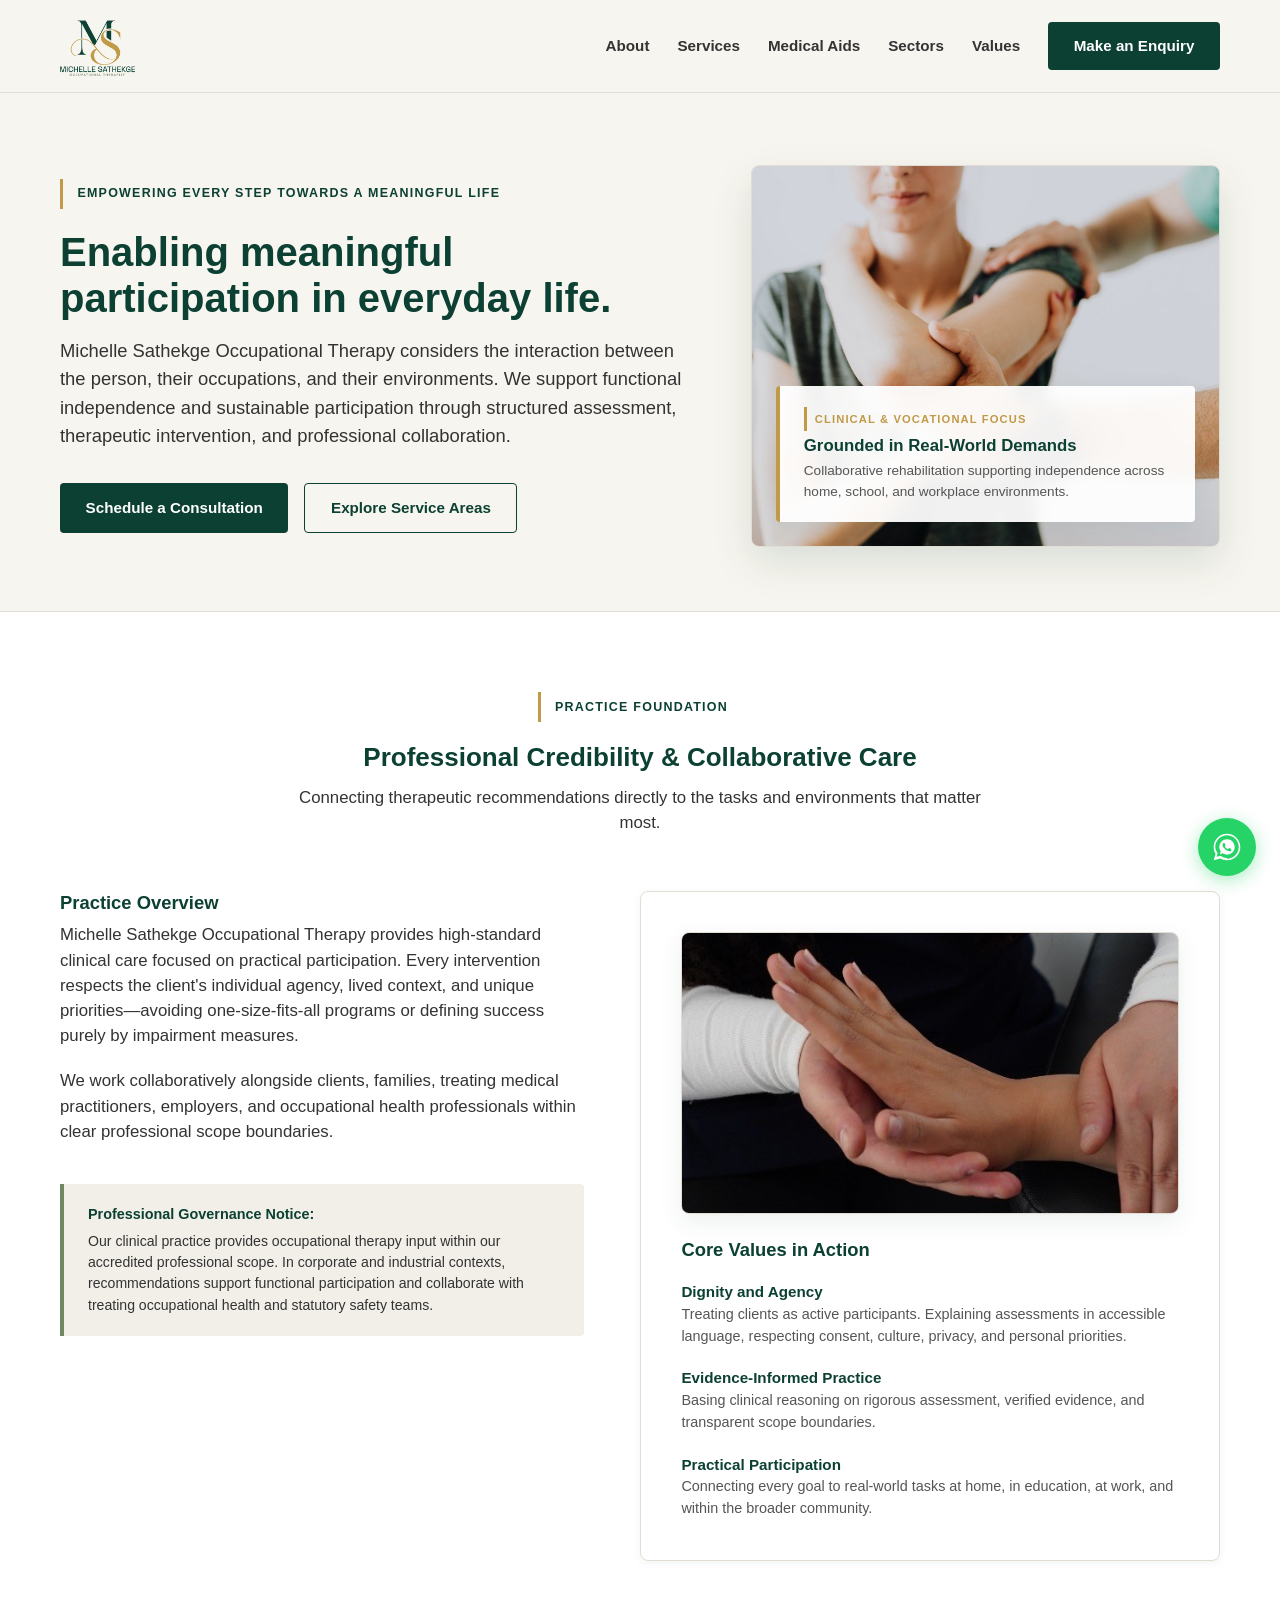
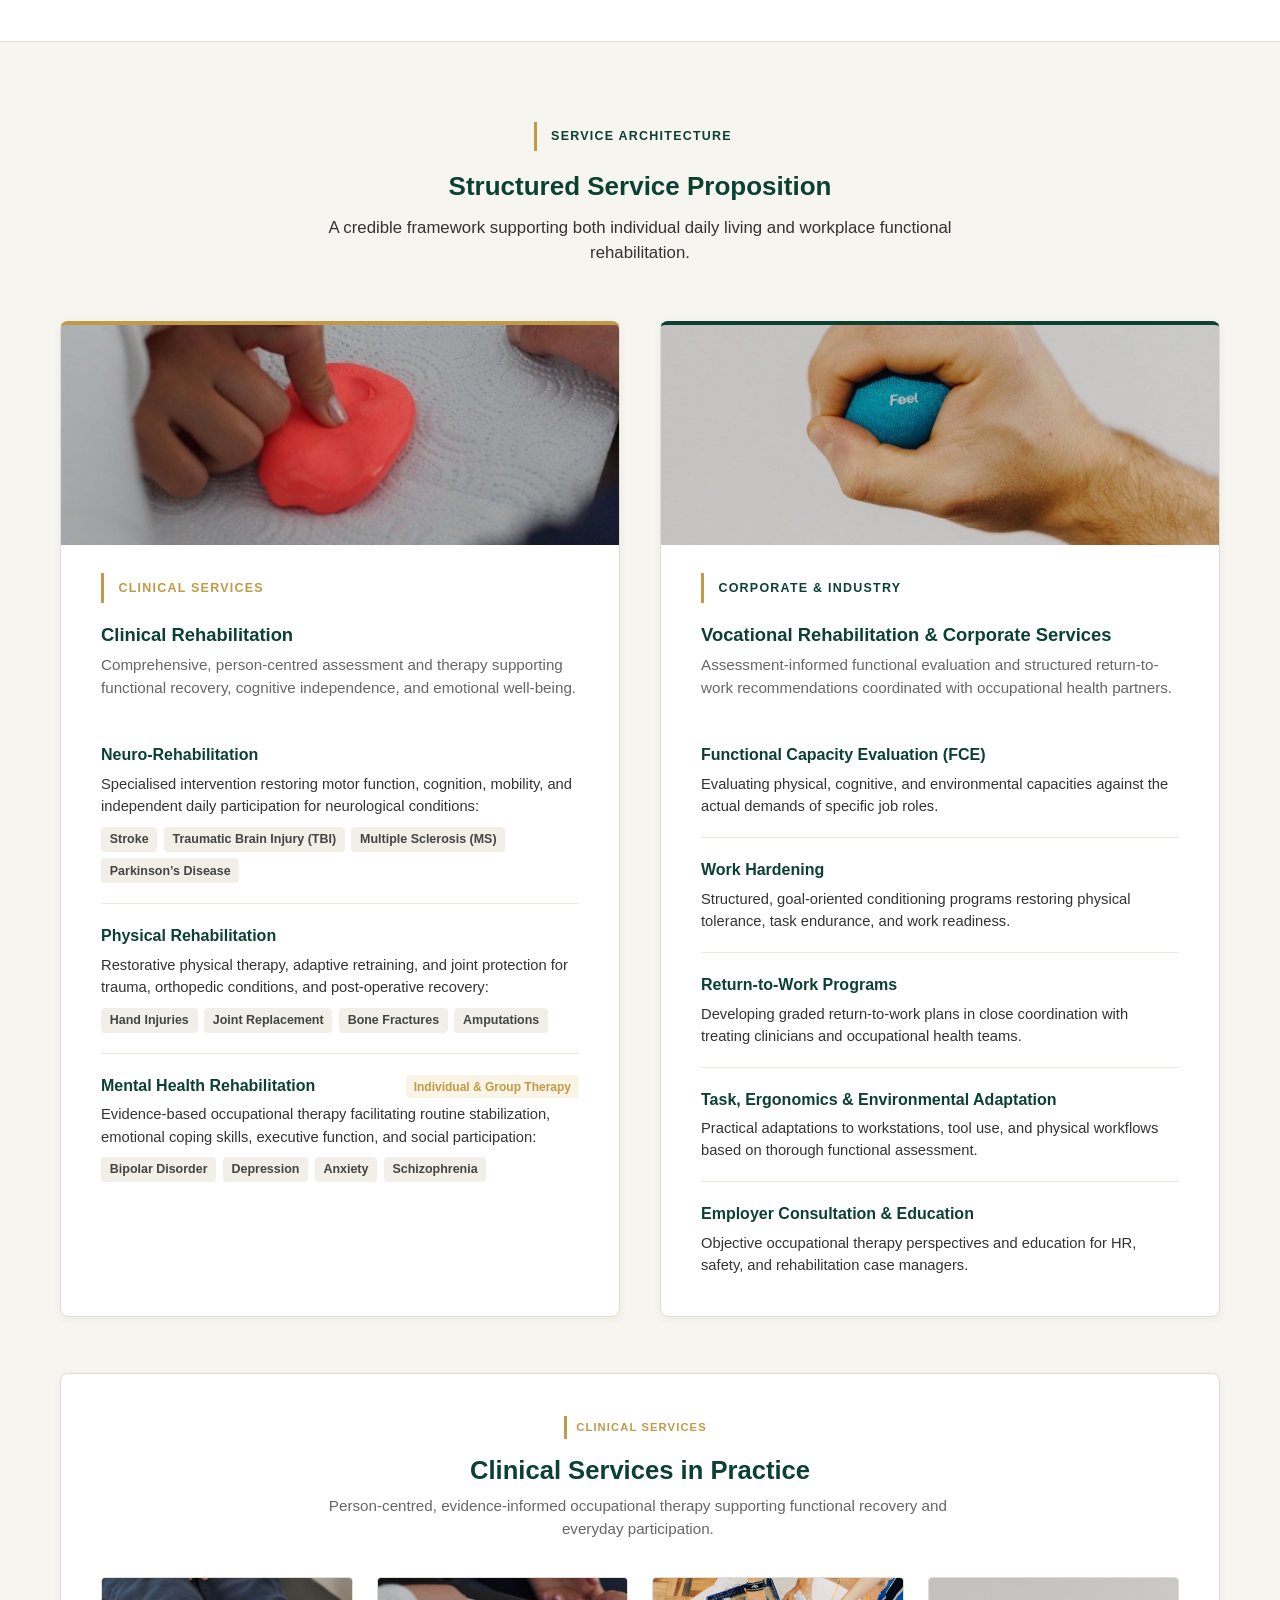
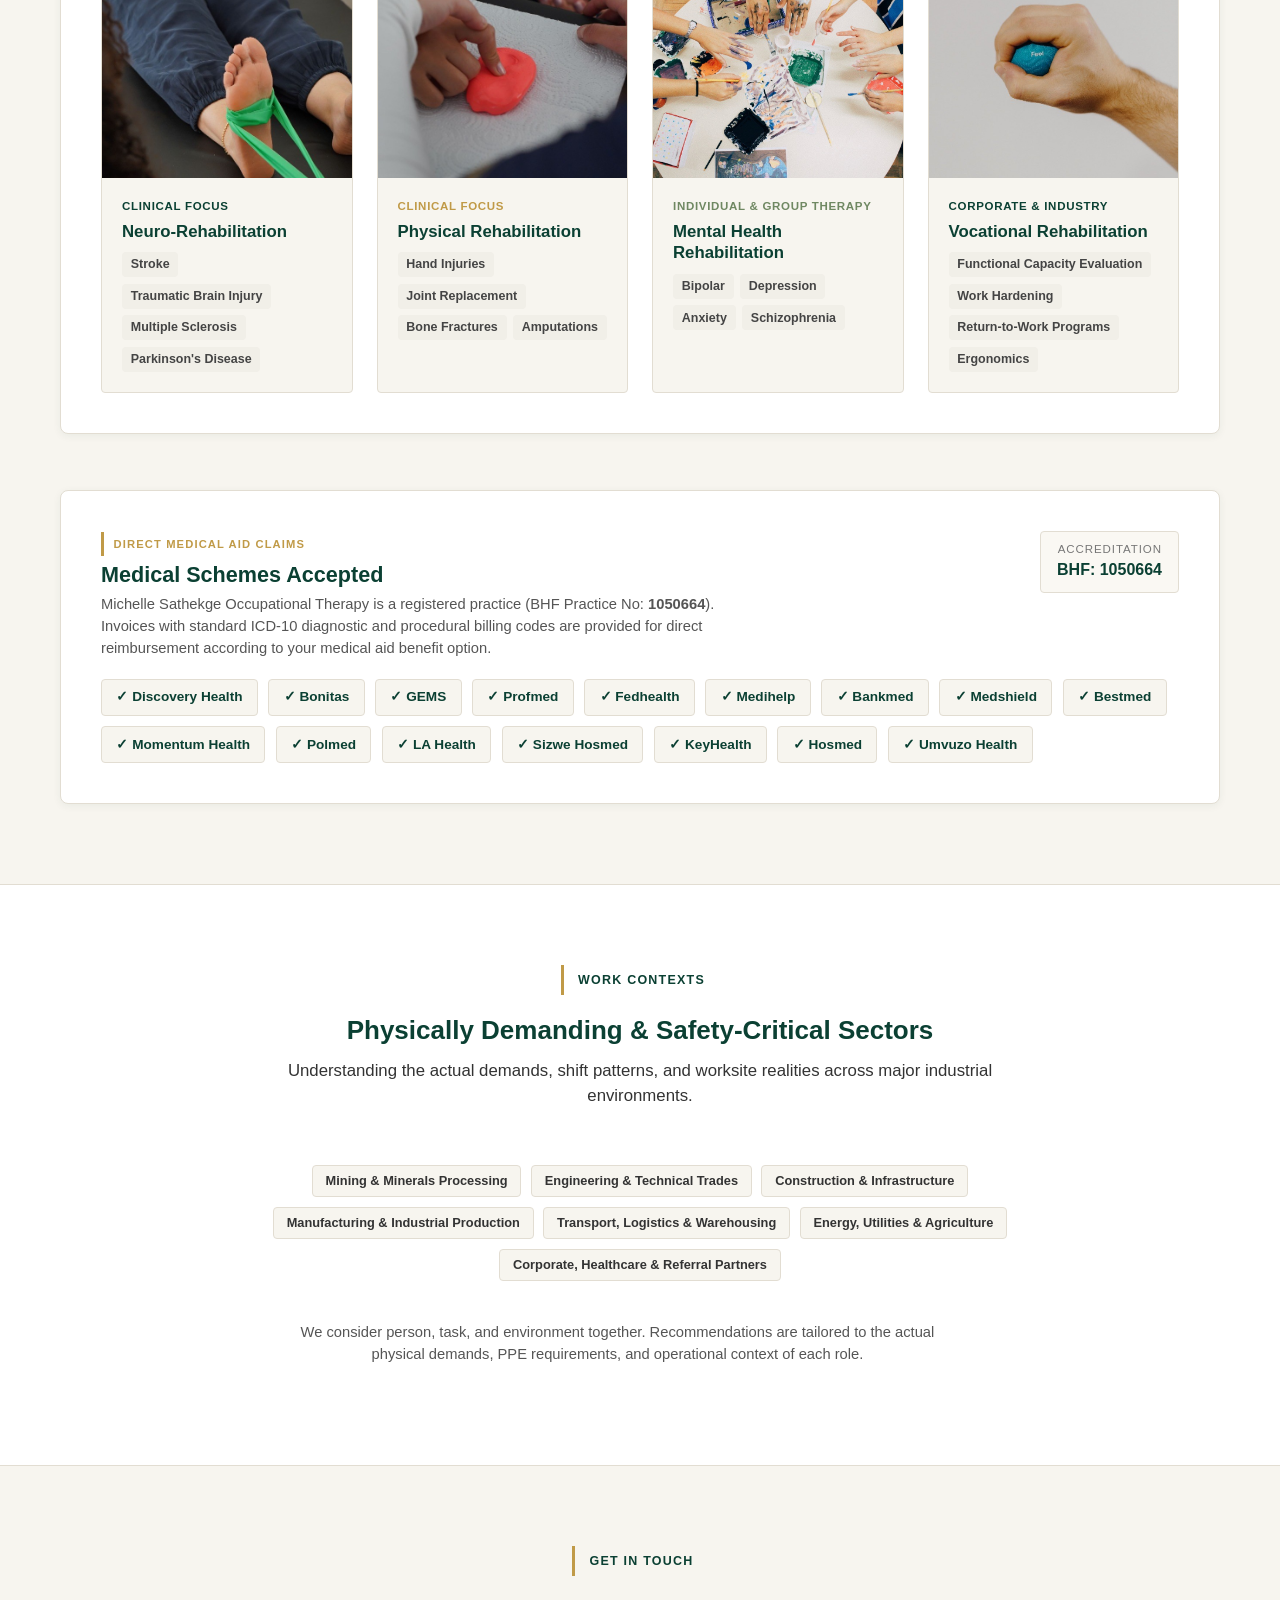
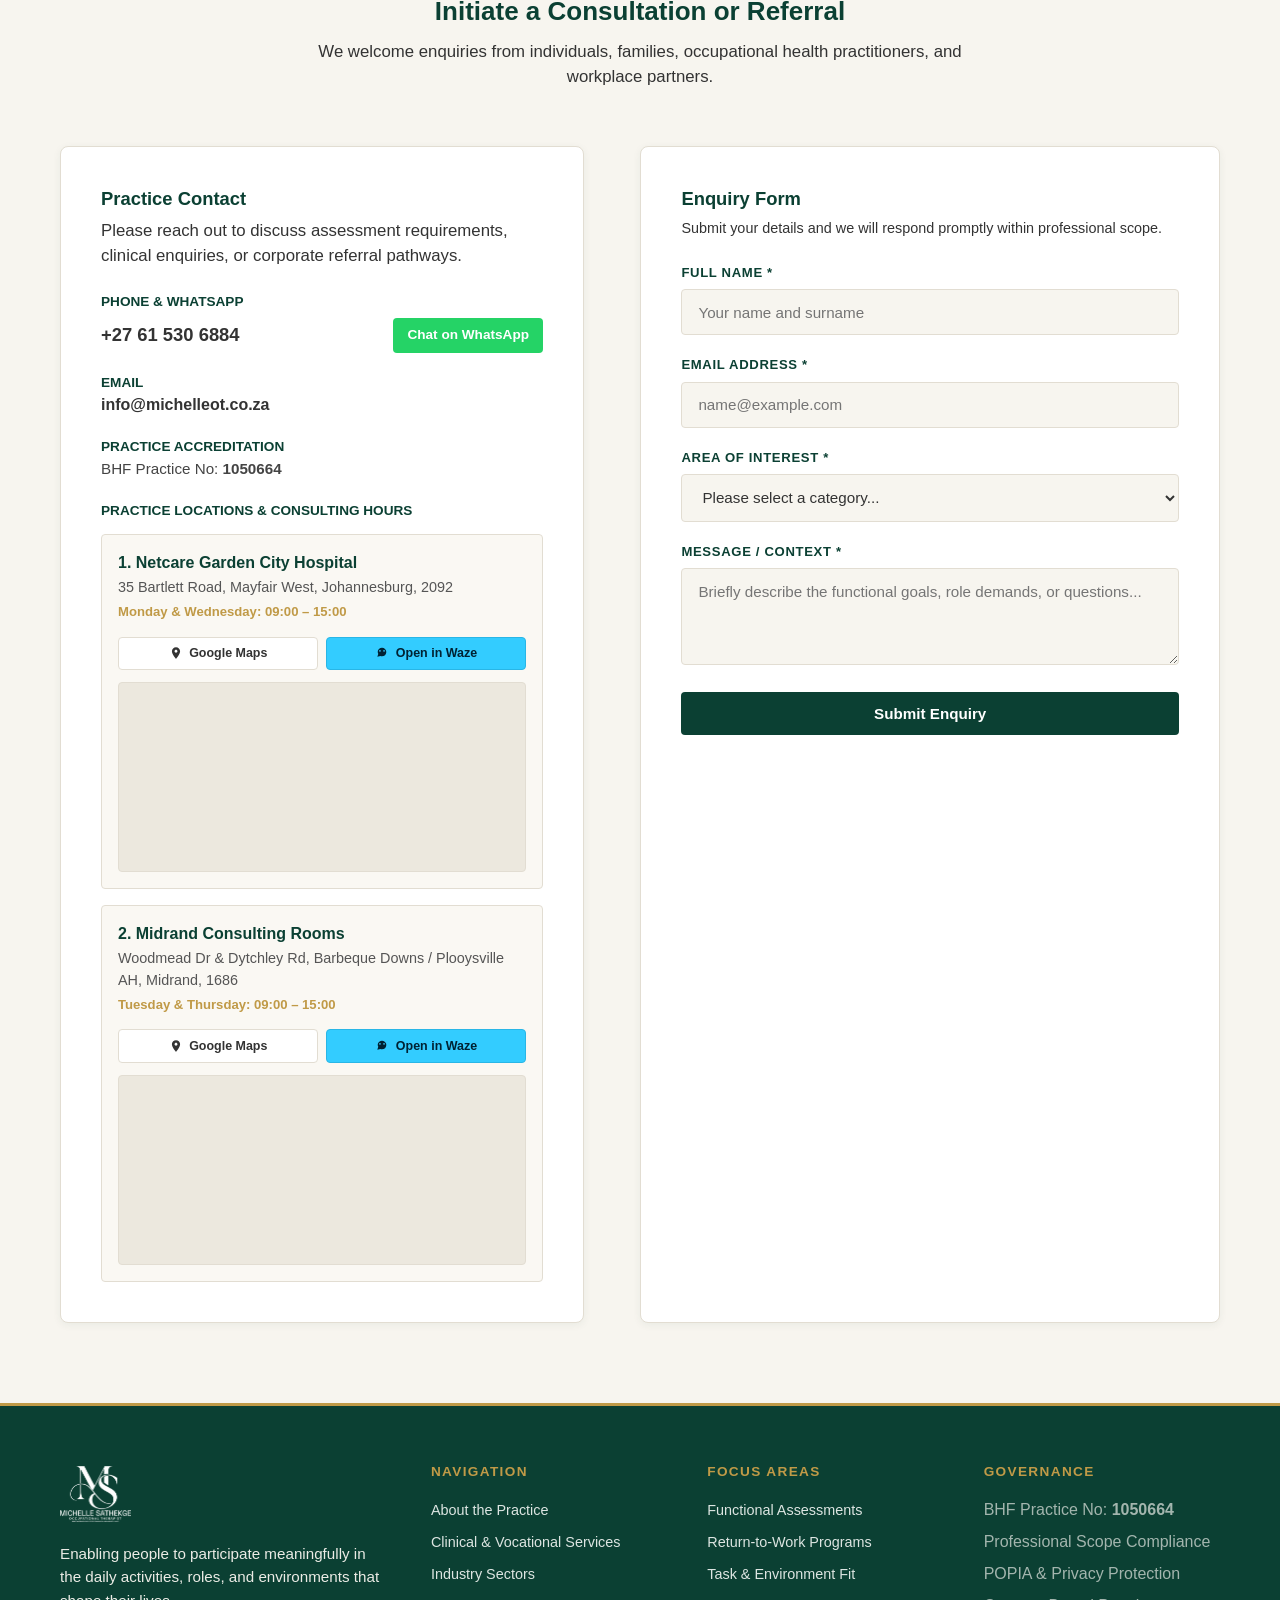
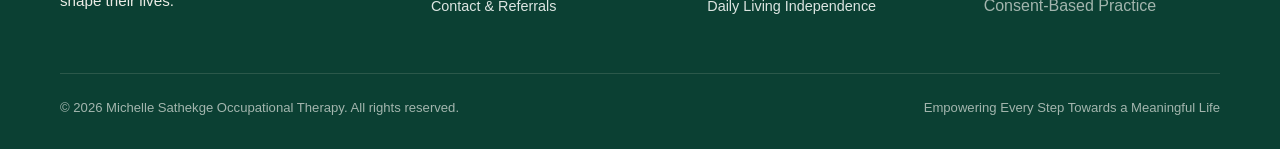
==== commit 8fc07872: "feat(services): update vocational rehabilitation terms to Functional Capacity Evaluation, Work Harde" ====
--- a/index.html
+++ b/index.html
@@ -206,11 +206,15 @@
           
           <ul class="track-list">
             <li class="track-item">
-              <h4>Functional Capacity Assessments</h4>
+              <h4>Functional Capacity Evaluation (FCE)</h4>
               <p>Evaluating physical, cognitive, and environmental capacities against the actual demands of specific job roles.</p>
             </li>
             <li class="track-item">
-              <h4>Vocational Rehabilitation & Return-to-Work</h4>
+              <h4>Work Hardening</h4>
+              <p>Structured, goal-oriented conditioning programs restoring physical tolerance, task endurance, and work readiness.</p>
+            </li>
+            <li class="track-item">
+              <h4>Return-to-Work Programs</h4>
               <p>Developing graded return-to-work plans in close coordination with treating clinicians and occupational health teams.</p>
             </li>
             <li class="track-item">
@@ -302,8 +306,9 @@
                 <span class="gallery-card-category" style="color:var(--color-primary-green);">Corporate & Industry</span>
                 <h4 class="gallery-card-title">Vocational Rehabilitation</h4>
                 <div class="condition-tag-group">
-                  <span class="condition-tag">Capacity Assessments</span>
-                  <span class="condition-tag">Return-to-Work</span>
+                  <span class="condition-tag">Functional Capacity Evaluation</span>
+                  <span class="condition-tag">Work Hardening</span>
+                  <span class="condition-tag">Return-to-Work Programs</span>
                   <span class="condition-tag">Ergonomics</span>
                 </div>
               </div>
@@ -502,7 +507,7 @@
             <select id="track" name="track" required>
               <option value="">Please select a category...</option>
               <option value="individual">Individual or Family Therapy</option>
-              <option value="vocational">Vocational Rehab / Return-to-Work</option>
+              <option value="vocational">Vocational Rehab / Return-to-Work Programs</option>
               <option value="corporate">Corporate / Employer Consultation</option>
               <option value="general">General Professional Enquiry</option>
             </select>
@@ -544,7 +549,7 @@
           <h4>Focus Areas</h4>
           <ul class="footer-links">
             <li><a href="#services">Functional Assessments</a></li>
-            <li><a href="#services">Return-to-Work Support</a></li>
+            <li><a href="#services">Return-to-Work Programs</a></li>
             <li><a href="#services">Task & Environment Fit</a></li>
             <li><a href="#services">Daily Living Independence</a></li>
           </ul>
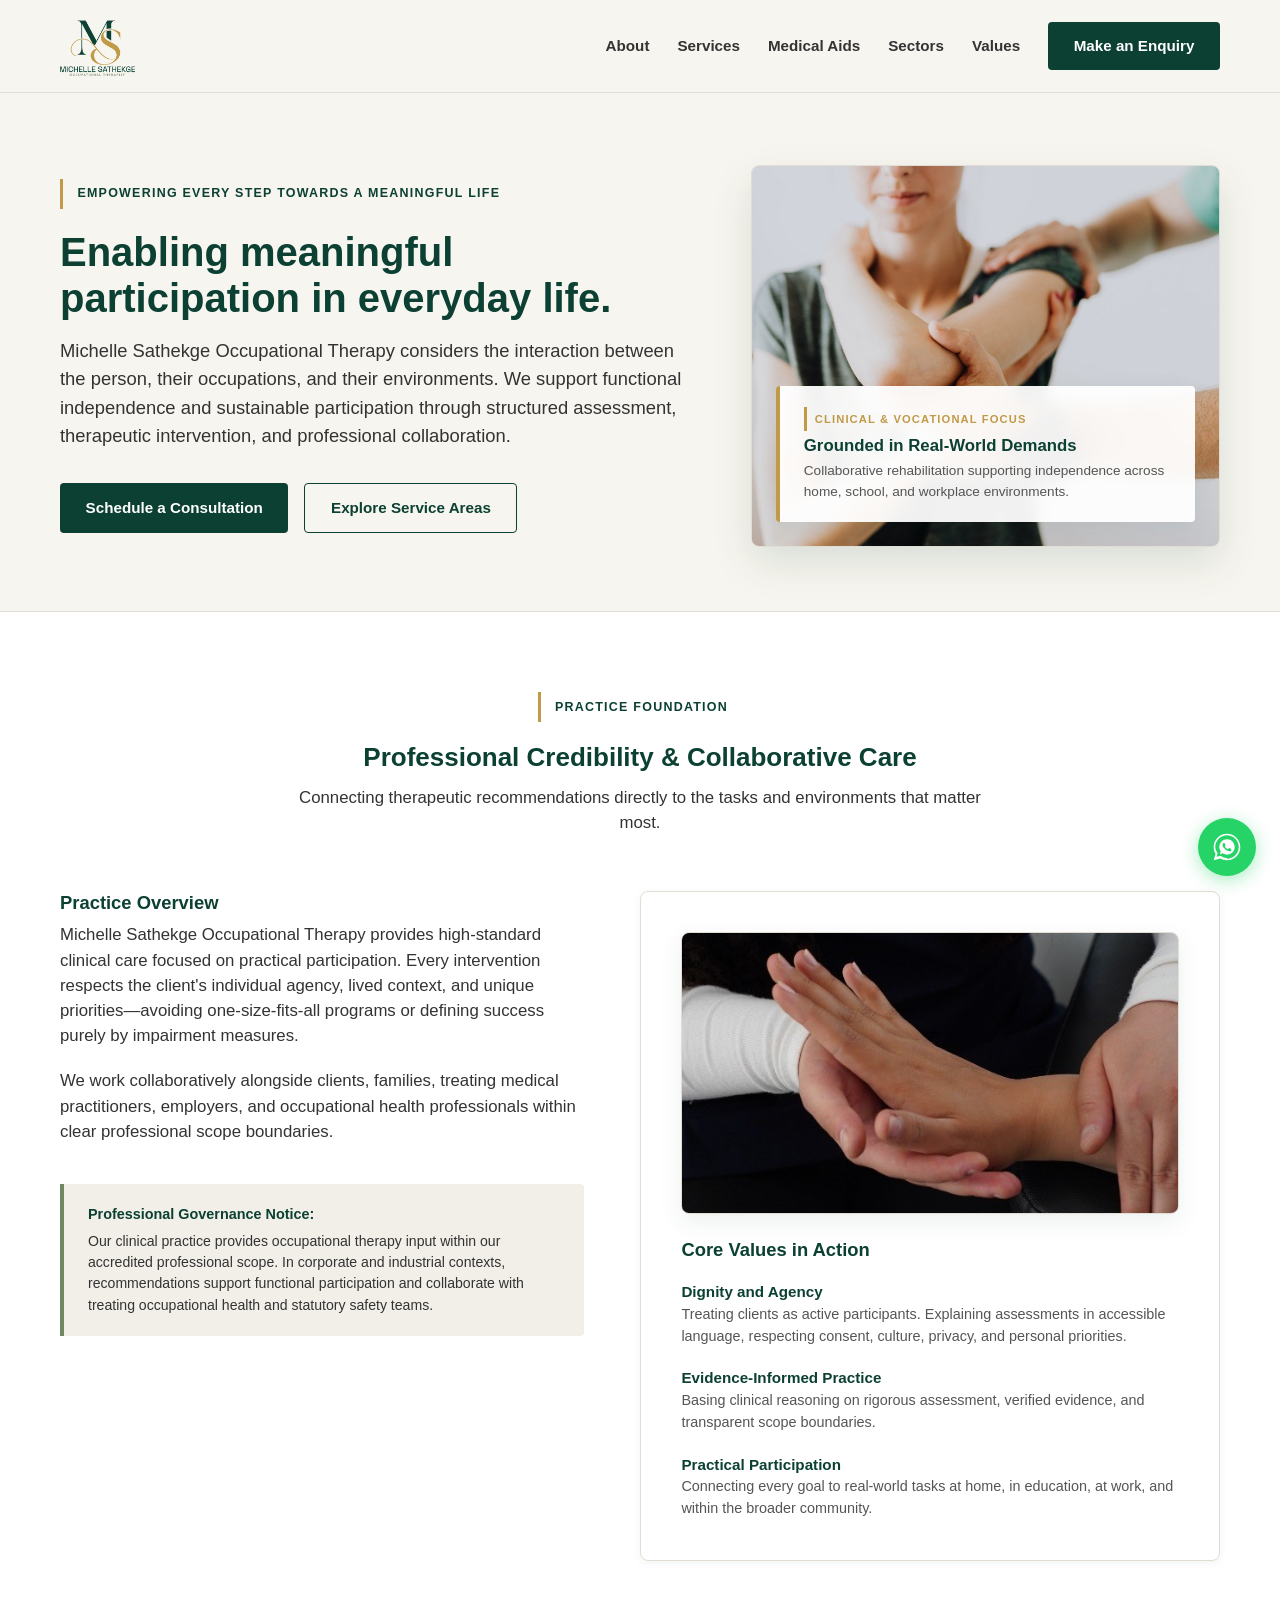
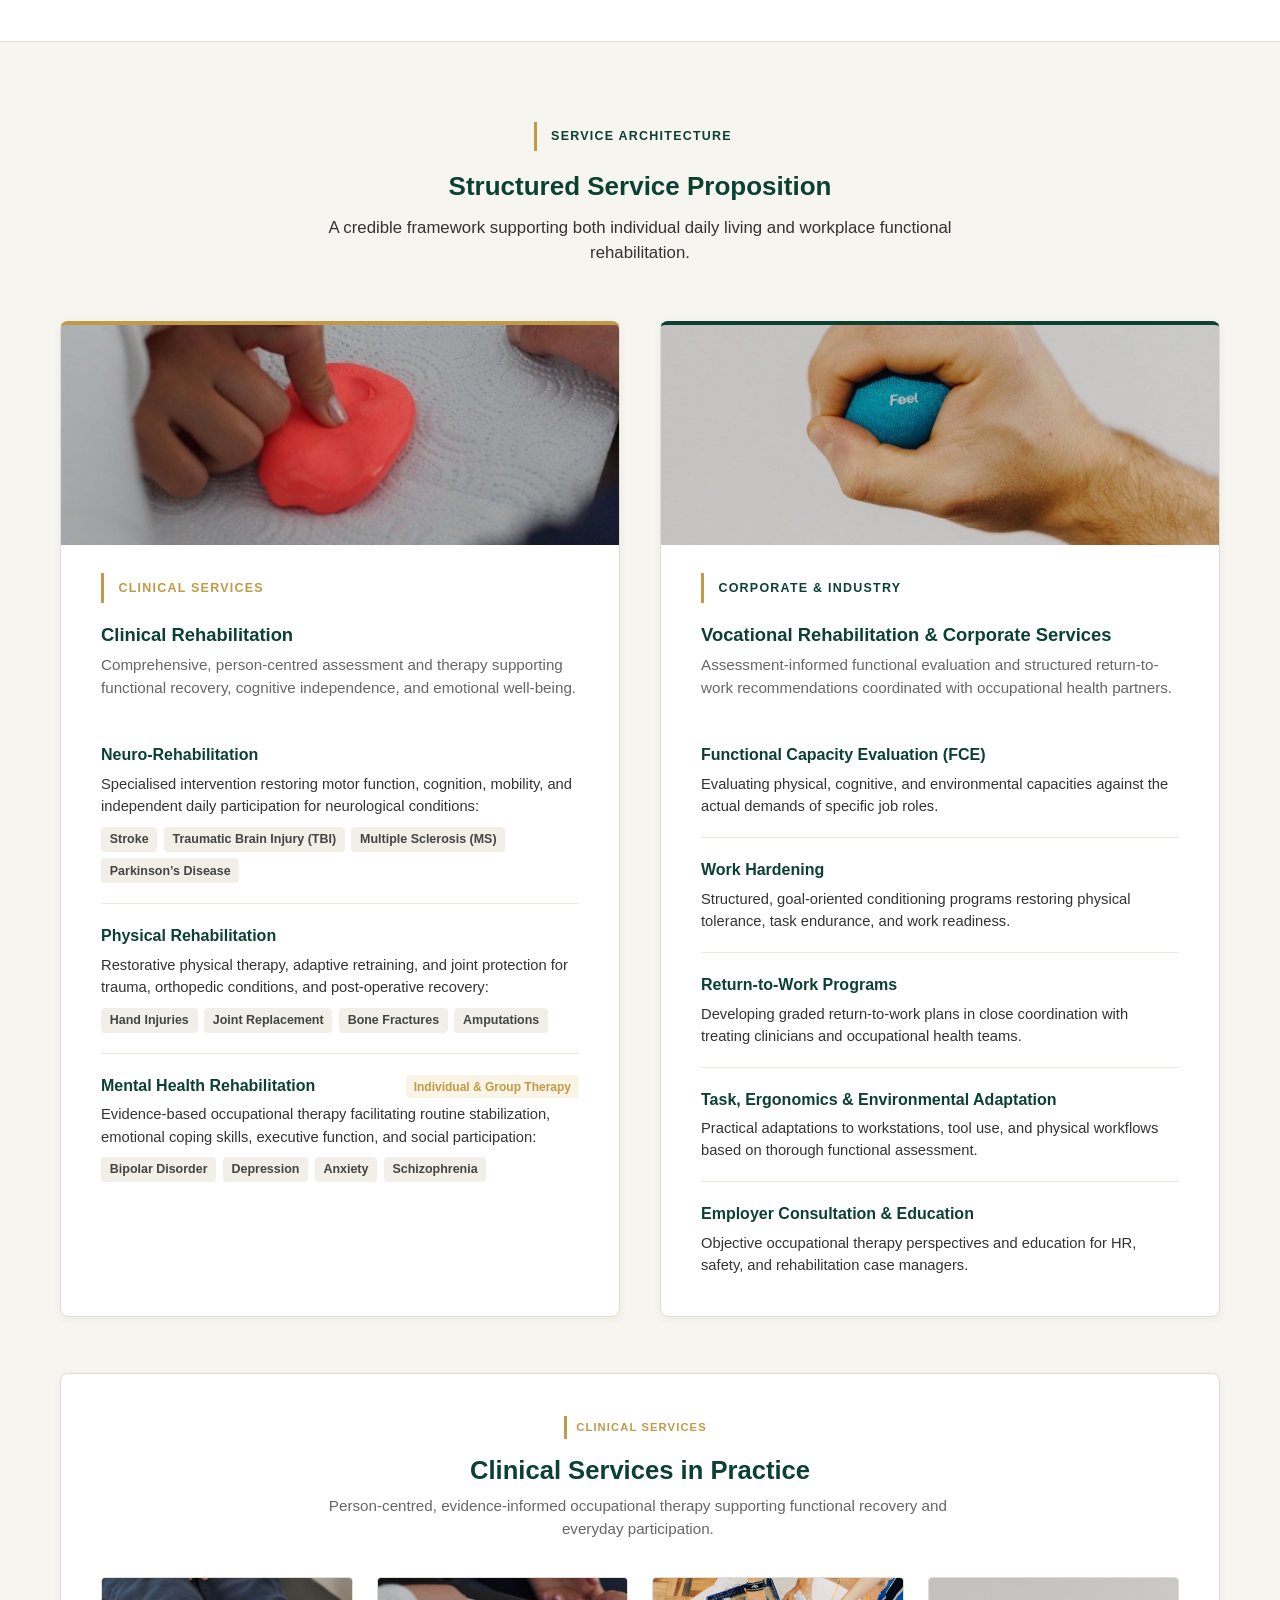
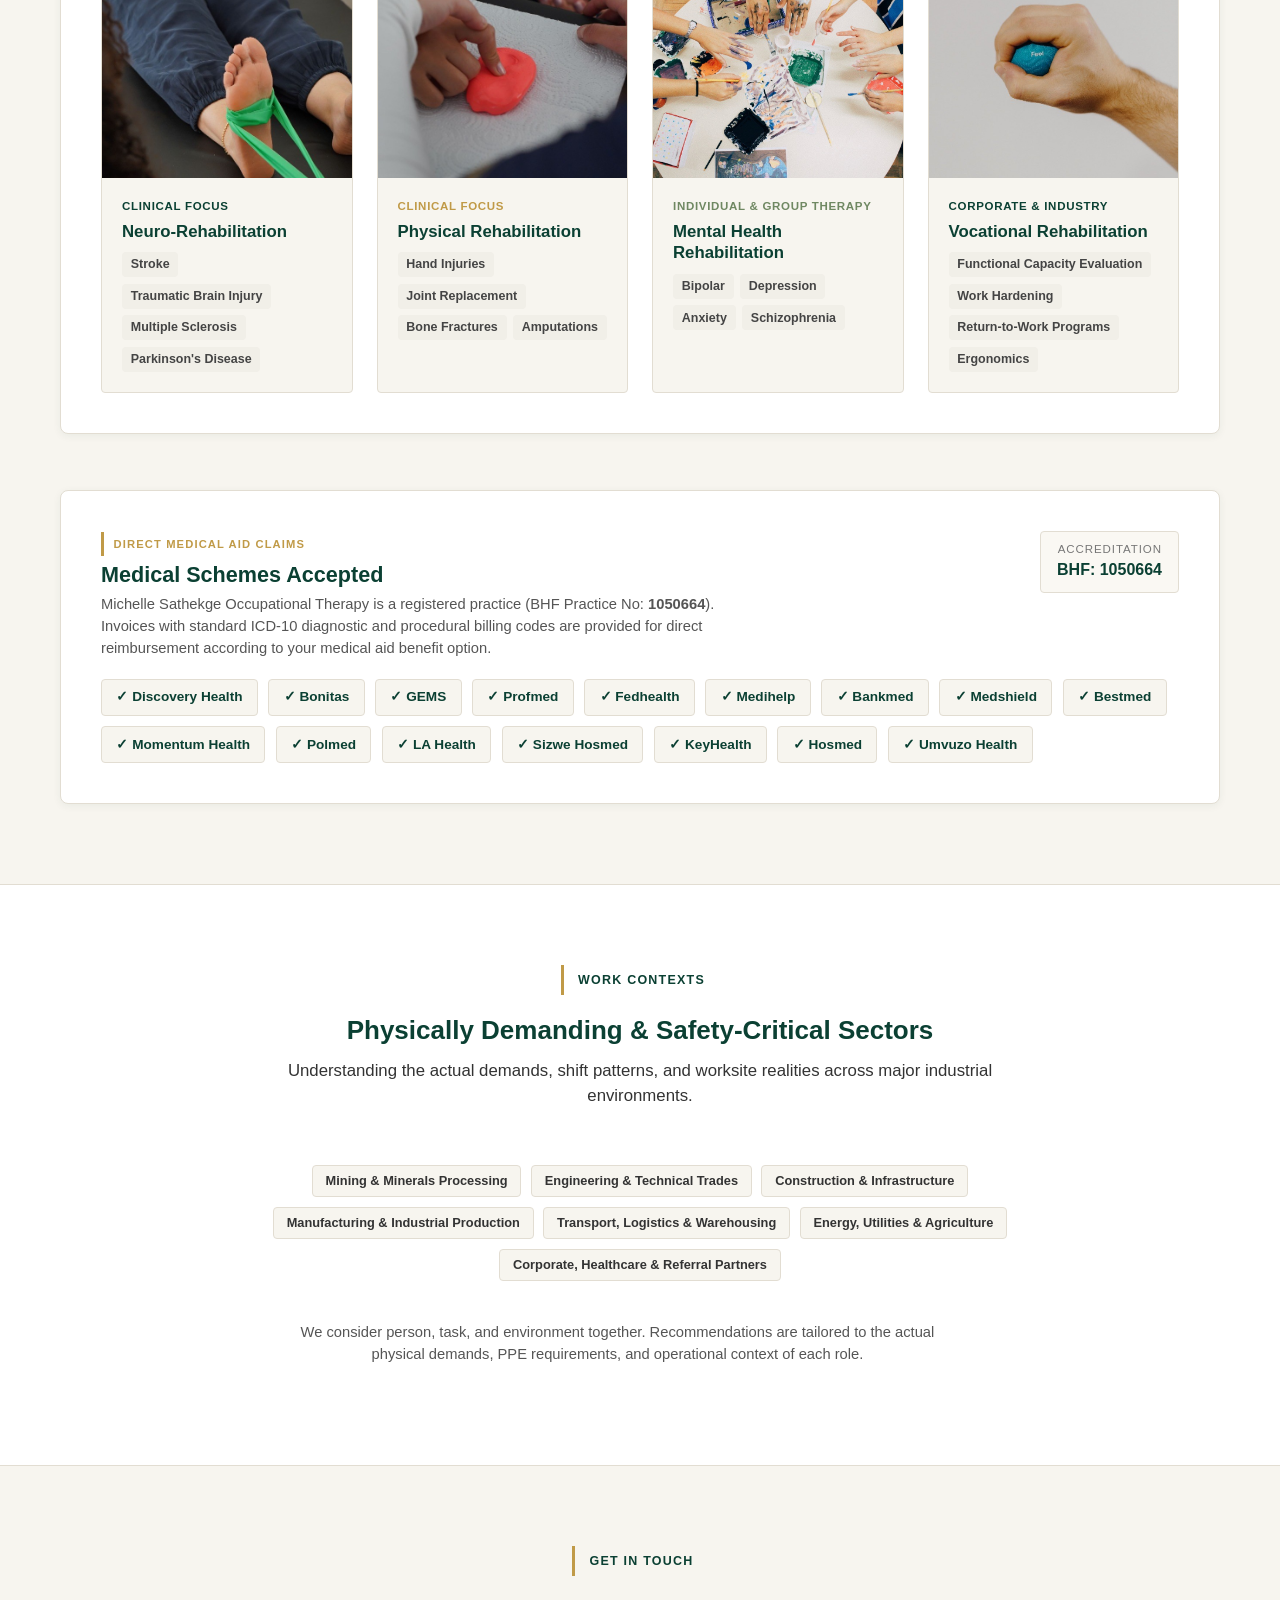
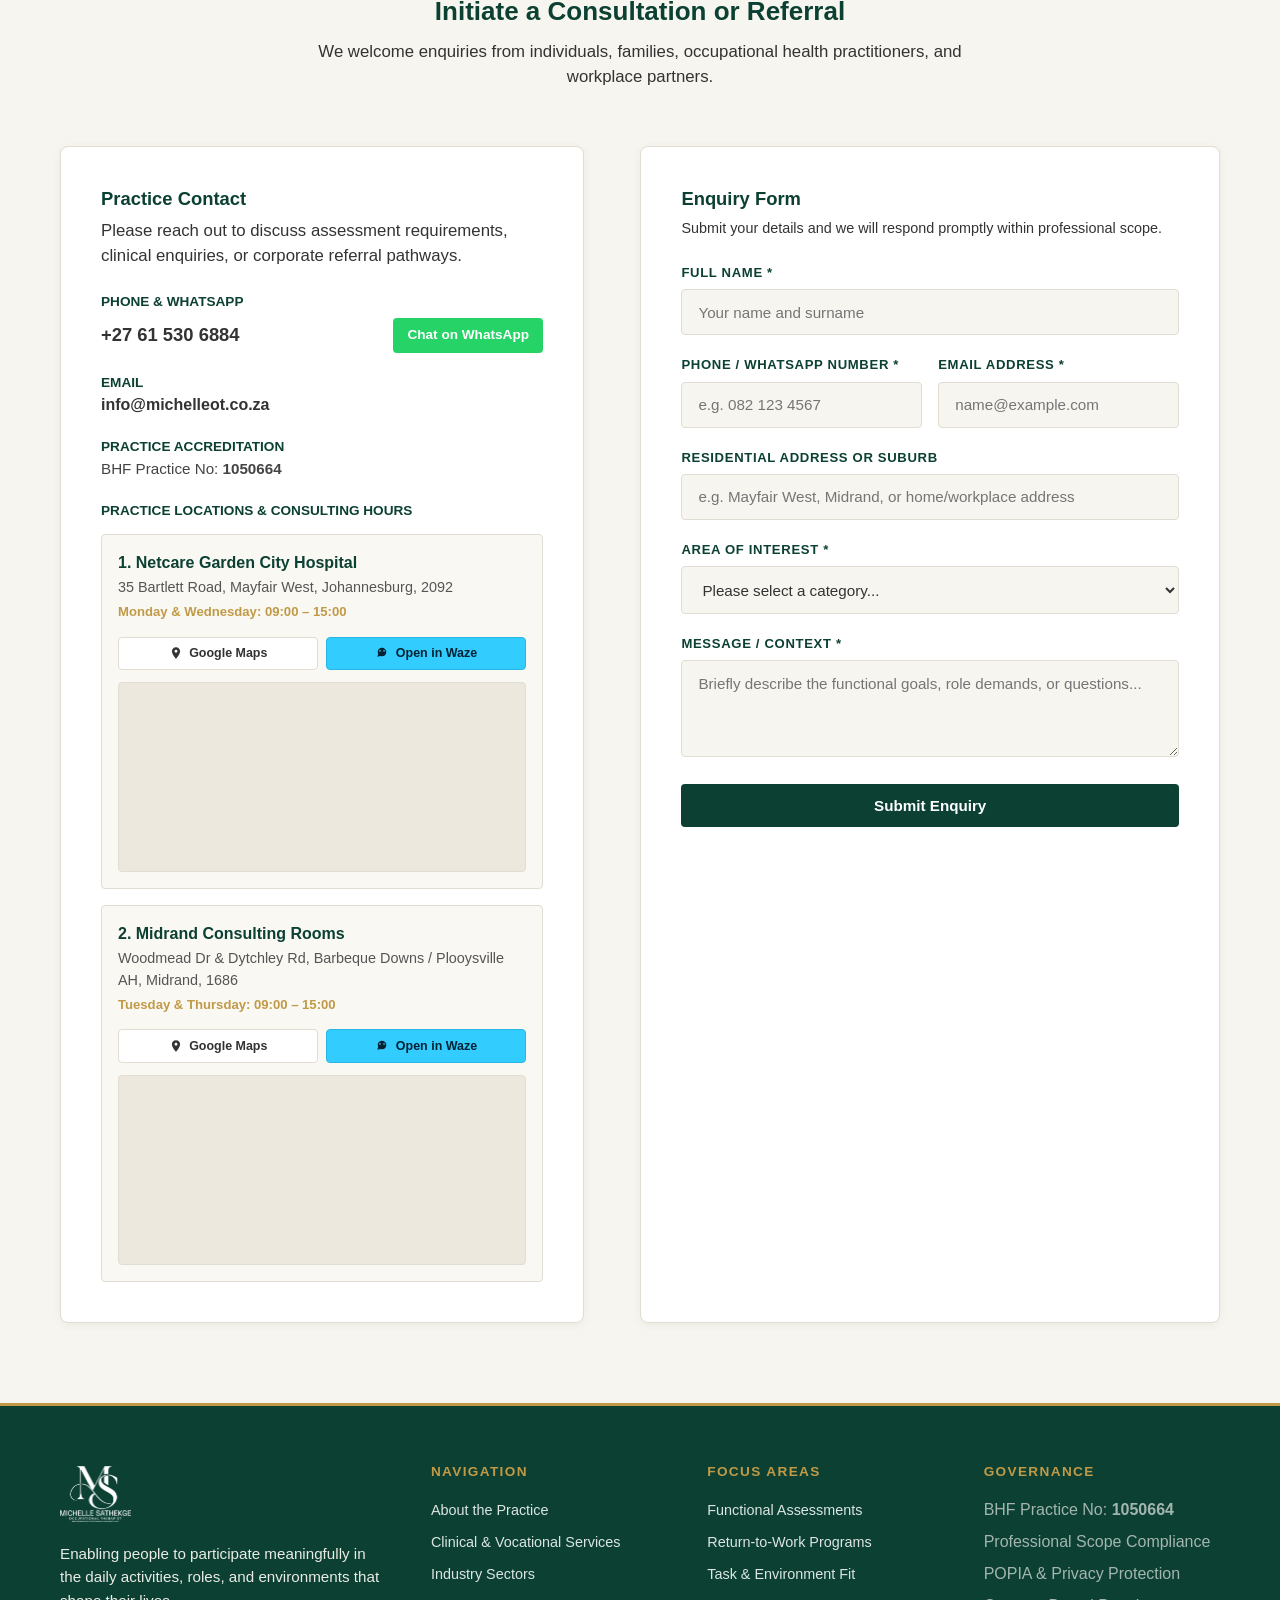
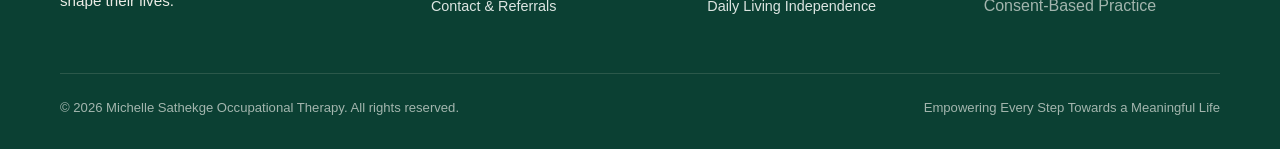
==== commit 96c7c789: "feat(contact): add phone/whatsapp number and residential address fields to enquiry form" ====
--- a/index.html
+++ b/index.html
@@ -497,9 +497,20 @@
             <input type="text" id="name" name="name" placeholder="Your name and surname" required>
           </div>
 
+          <div class="form-row">
+            <div class="form-group">
+              <label for="phone">Phone / WhatsApp Number *</label>
+              <input type="tel" id="phone" name="phone" placeholder="e.g. 082 123 4567" required>
+            </div>
+            <div class="form-group">
+              <label for="email">Email Address *</label>
+              <input type="email" id="email" name="email" placeholder="name@example.com" required>
+            </div>
+          </div>
+
           <div class="form-group">
-            <label for="email">Email Address *</label>
-            <input type="email" id="email" name="email" placeholder="name@example.com" required>
+            <label for="address">Residential Address or Suburb</label>
+            <input type="text" id="address" name="address" placeholder="e.g. Mayfair West, Midrand, or home/workplace address">
           </div>
 
           <div class="form-group">
--- a/assets/css/styles.css
+++ b/assets/css/styles.css
@@ -673,6 +673,19 @@
   border-radius: var(--radius-md);
   padding: 2.5rem;
   box-shadow: var(--shadow-sm);
+}
+
+.form-row {
+  display: grid;
+  grid-template-columns: 1fr 1fr;
+  gap: 1rem;
+}
+
+@media (max-width: 600px) {
+  .form-row {
+    grid-template-columns: 1fr;
+    gap: 0;
+  }
 }
 
 .form-group {
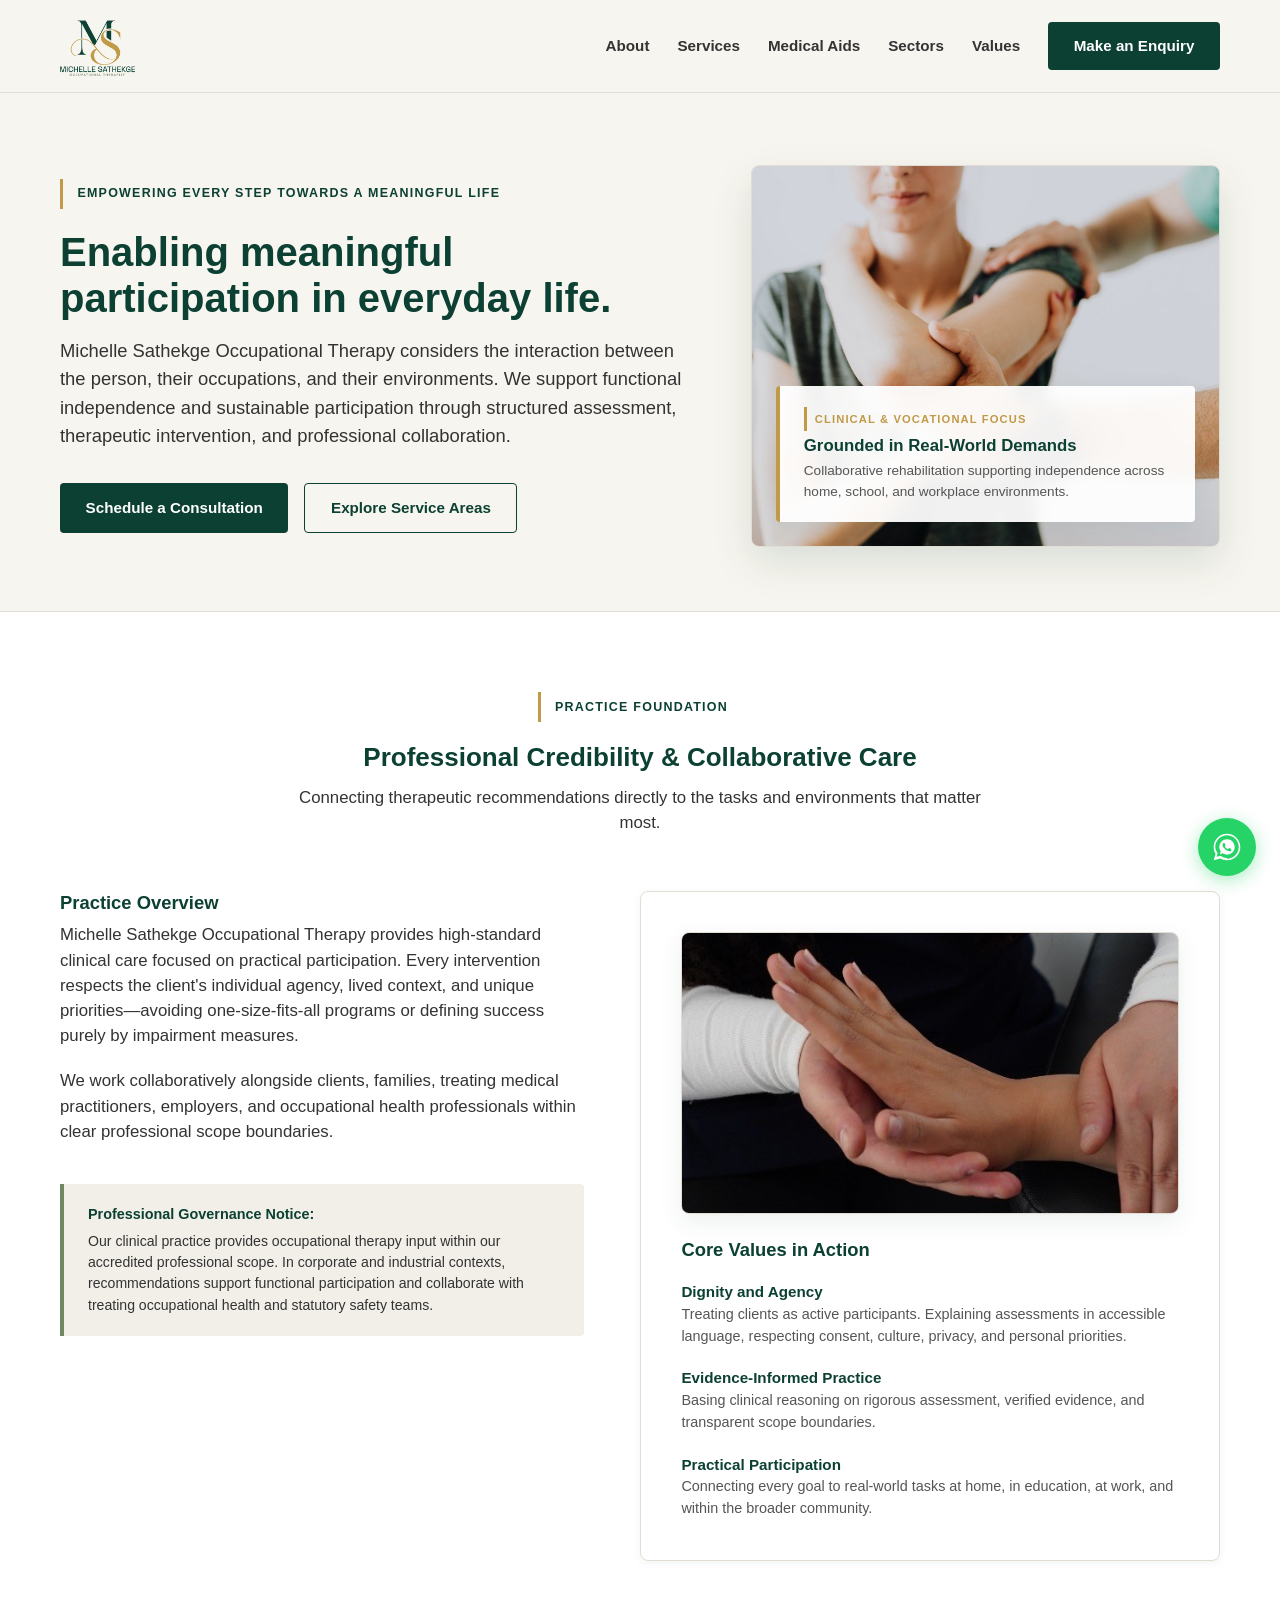
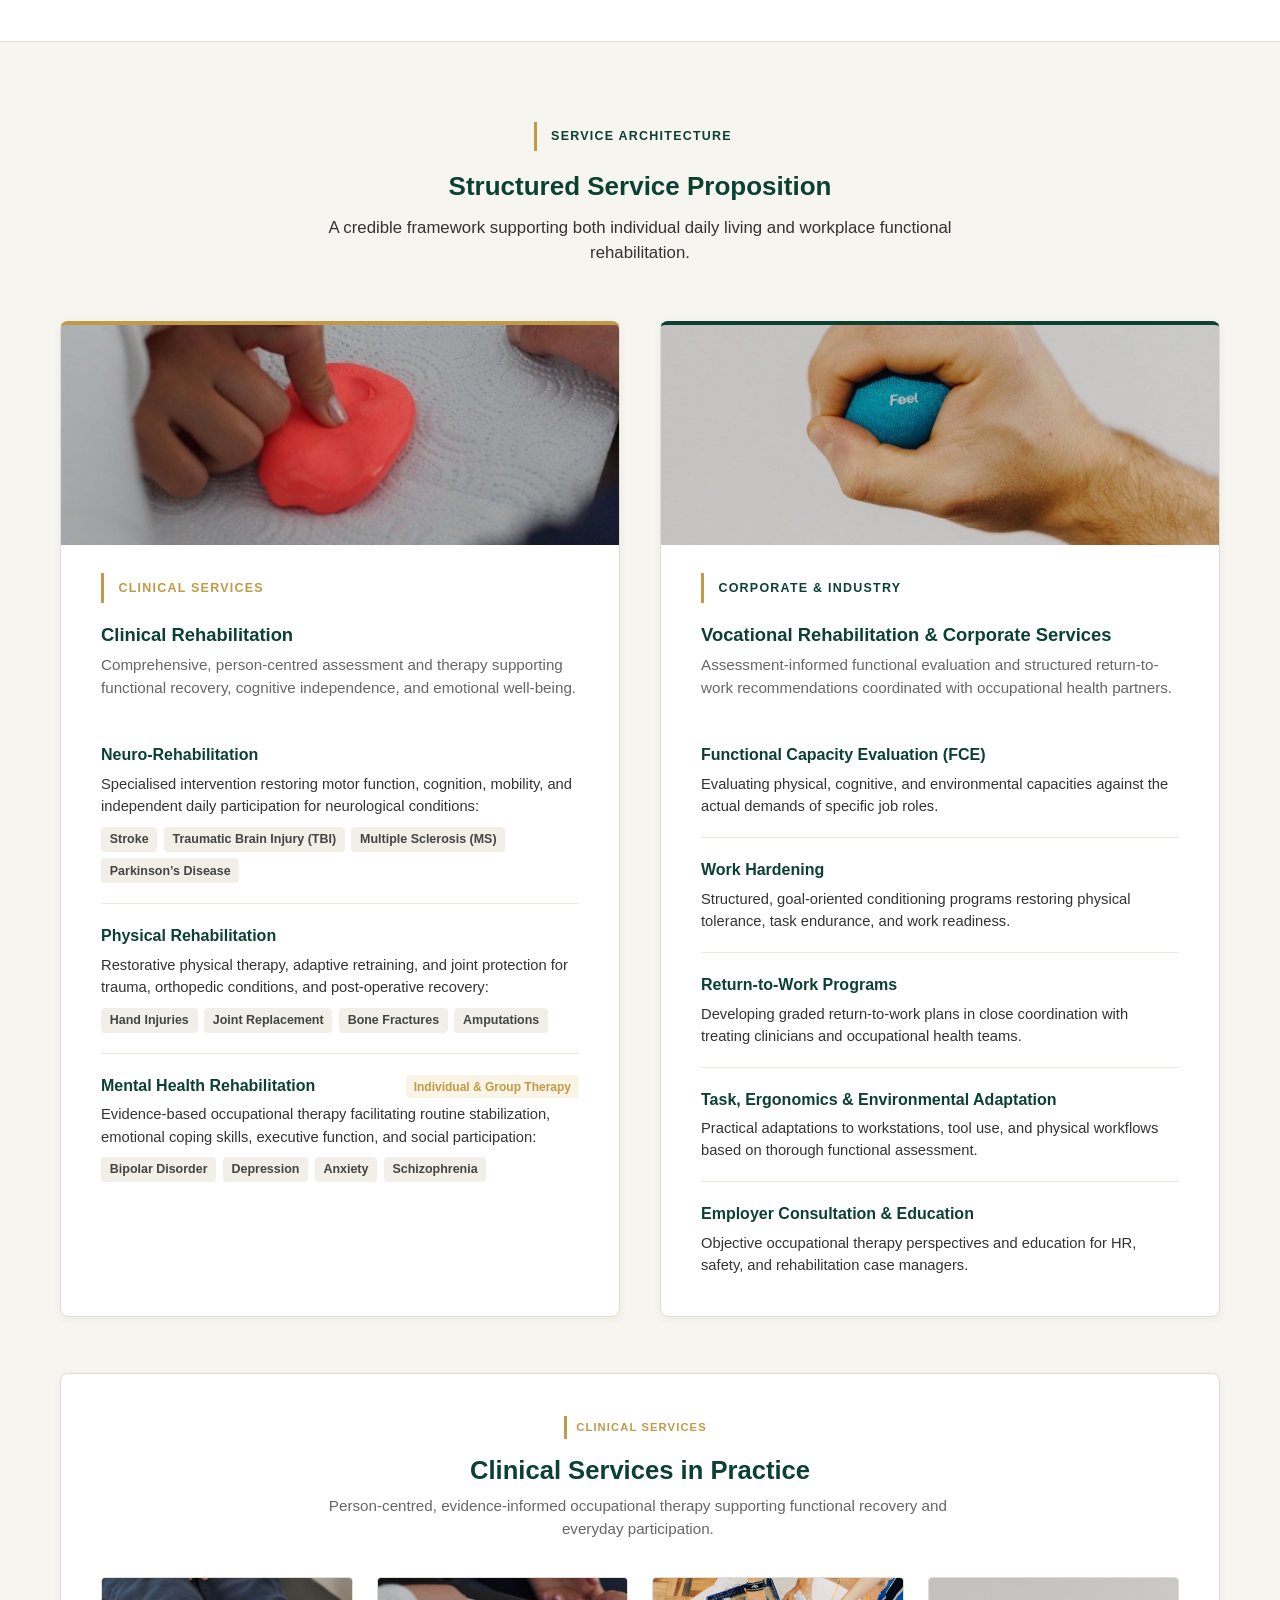
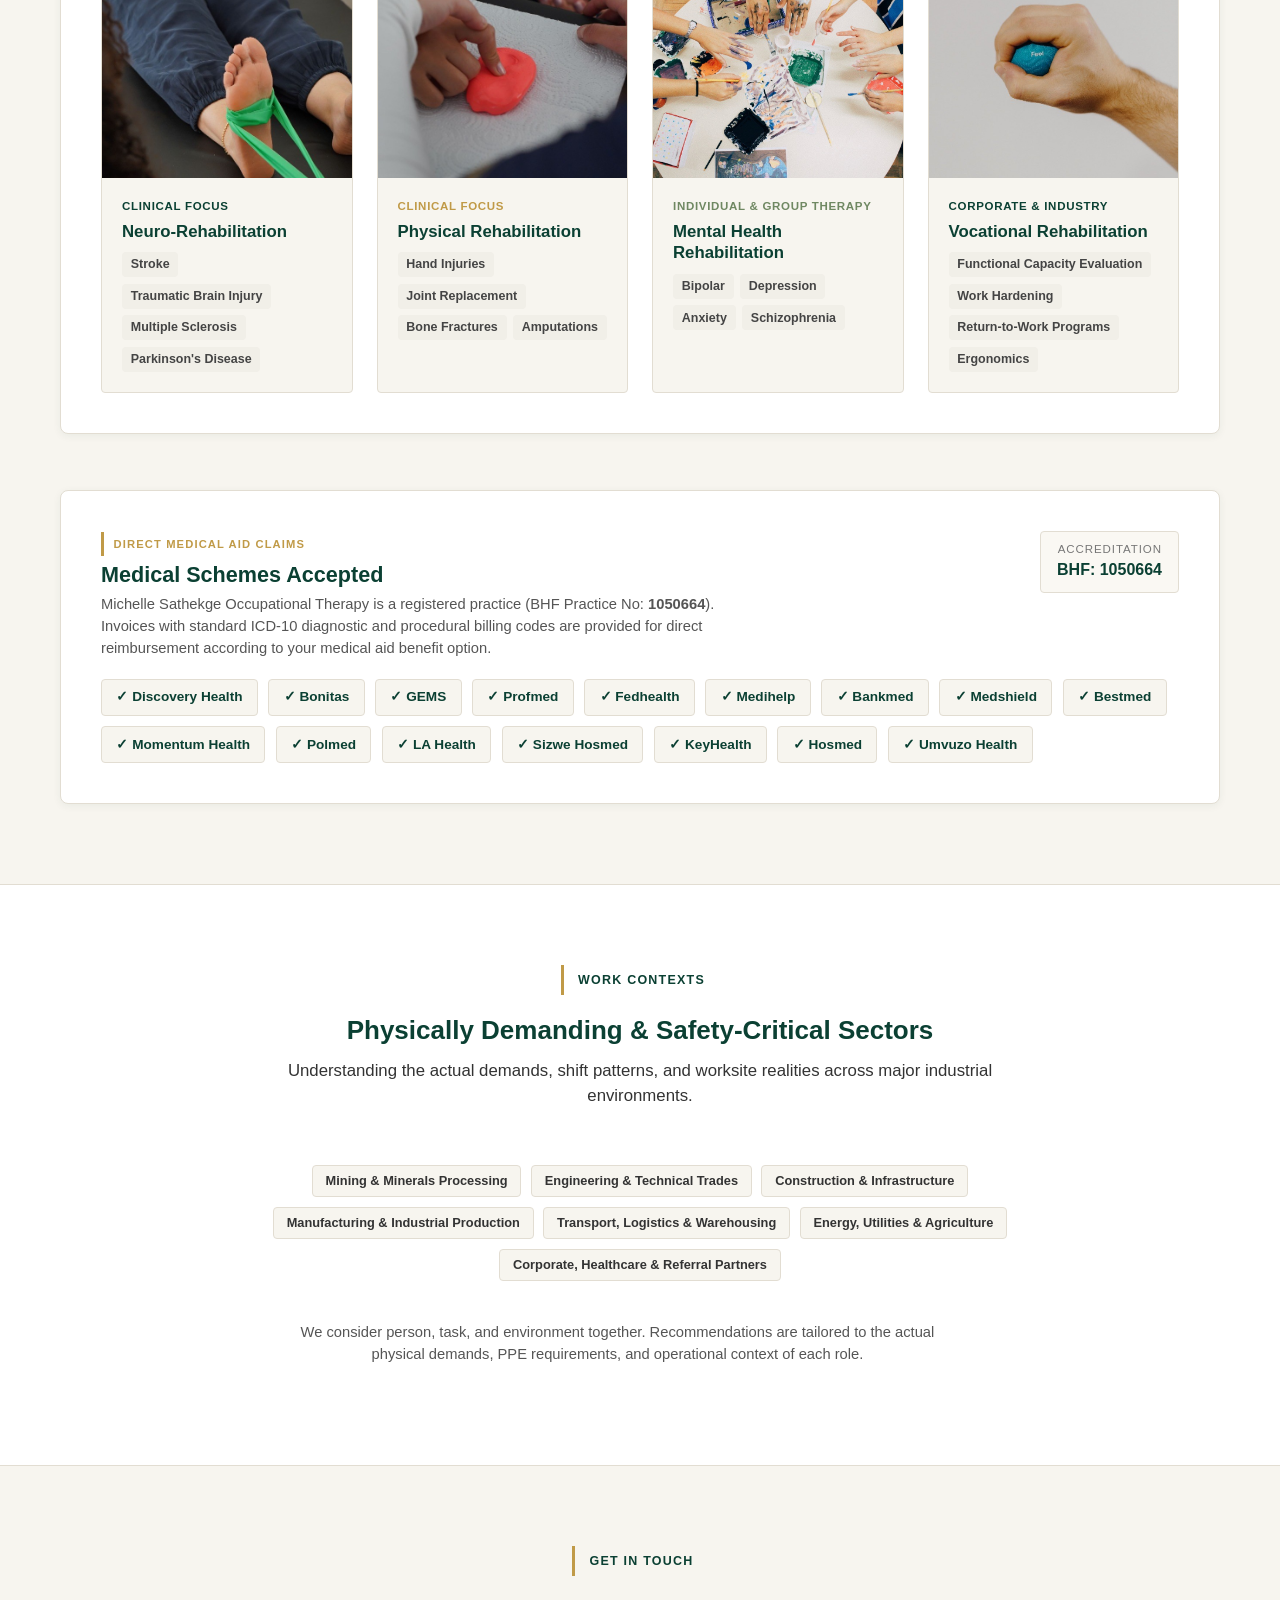
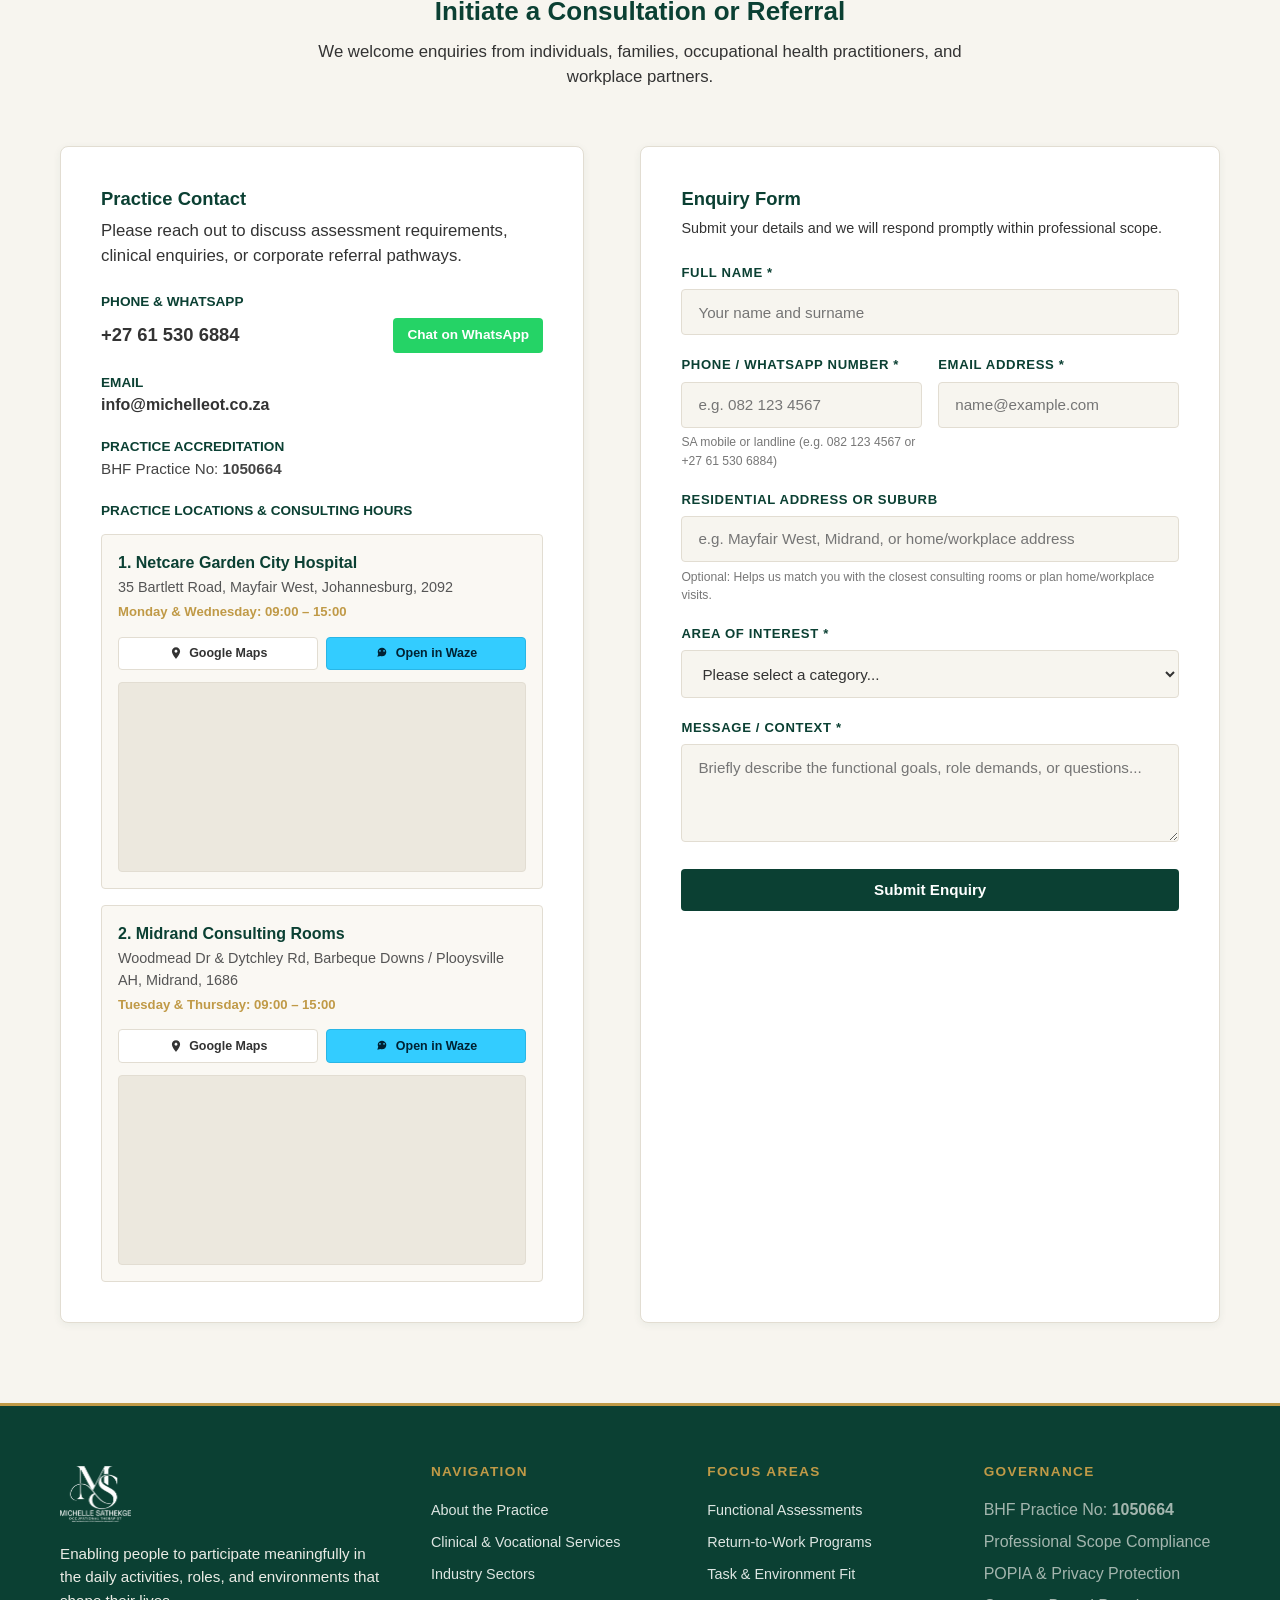
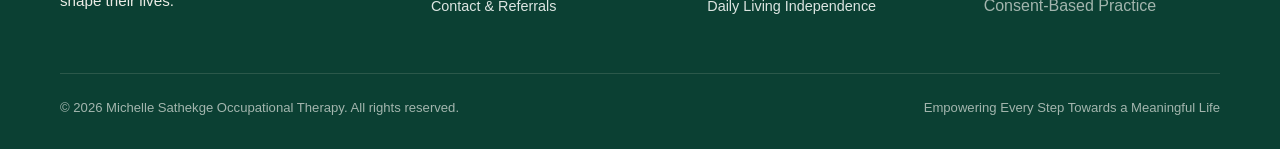
==== commit eb1fc1ce: "Add South African phone number validation and inline error handling to intake form" ====
--- a/index.html
+++ b/index.html
@@ -30,13 +30,13 @@
   <meta property="og:url" content="https://michelleot.co.za/">
   <meta property="og:title" content="Michelle Sathekge Occupational Therapy">
   <meta property="og:description" content="Empowering Every Step Towards a Meaningful Life. Person-centred clinical care and corporate vocational rehabilitation.">
-  <meta property="og:image" content="https://michelleot.co.za/assets/images/branding/Michelle_Sathekge_Logo_Design__png.png">
+  <meta property="og:image" content="https://michelleot.co.za/assets/images/branding/og-preview.jpg">
 
   <!-- Twitter Meta Tags -->
   <meta name="twitter:card" content="summary_large_image">
   <meta name="twitter:title" content="Michelle Sathekge Occupational Therapy">
   <meta name="twitter:description" content="Empowering Every Step Towards a Meaningful Life. Clinical & Vocational Occupational Therapy.">
-  <meta name="twitter:image" content="https://michelleot.co.za/assets/images/branding/Michelle_Sathekge_Logo_Design__png.png">
+  <meta name="twitter:image" content="https://michelleot.co.za/assets/images/branding/og-preview.jpg">
 
   <link rel="icon" type="image/x-icon" href="favicon.ico">
   <link rel="icon" type="image/png" sizes="32x32" href="favicon.png">
@@ -488,29 +488,36 @@
           </div>
         </div>
 
-        <form id="intake-form" class="contact-card" action="contact.php" method="POST">
+        <form id="intake-form" class="contact-card" action="contact.php" method="POST" novalidate>
           <h3>Enquiry Form</h3>
           <p style="font-size:0.9rem; margin-bottom:1.5rem;">Submit your details and we will respond promptly within professional scope.</p>
 
+          <div id="form-status" class="form-status" role="alert" aria-live="polite"></div>
+
           <div class="form-group">
             <label for="name">Full Name *</label>
-            <input type="text" id="name" name="name" placeholder="Your name and surname" required>
+            <input type="text" id="name" name="name" placeholder="Your name and surname" required autocomplete="name">
+            <span class="field-error" id="name-error"></span>
           </div>
 
           <div class="form-row">
             <div class="form-group">
               <label for="phone">Phone / WhatsApp Number *</label>
-              <input type="tel" id="phone" name="phone" placeholder="e.g. 082 123 4567" required>
+              <input type="tel" id="phone" name="phone" placeholder="e.g. 082 123 4567" required autocomplete="tel">
+              <small class="field-hint">SA mobile or landline (e.g. 082 123 4567 or +27 61 530 6884)</small>
+              <span class="field-error" id="phone-error"></span>
             </div>
             <div class="form-group">
               <label for="email">Email Address *</label>
-              <input type="email" id="email" name="email" placeholder="name@example.com" required>
+              <input type="email" id="email" name="email" placeholder="name@example.com" required autocomplete="email">
+              <span class="field-error" id="email-error"></span>
             </div>
           </div>
 
           <div class="form-group">
             <label for="address">Residential Address or Suburb</label>
-            <input type="text" id="address" name="address" placeholder="e.g. Mayfair West, Midrand, or home/workplace address">
+            <input type="text" id="address" name="address" placeholder="e.g. Mayfair West, Midrand, or home/workplace address" autocomplete="street-address">
+            <small class="field-hint">Optional: Helps us match you with the closest consulting rooms or plan home/workplace visits.</small>
           </div>
 
           <div class="form-group">
@@ -522,11 +529,13 @@
               <option value="corporate">Corporate / Employer Consultation</option>
               <option value="general">General Professional Enquiry</option>
             </select>
+            <span class="field-error" id="track-error"></span>
           </div>
 
           <div class="form-group">
             <label for="message">Message / Context *</label>
             <textarea id="message" name="message" rows="4" placeholder="Briefly describe the functional goals, role demands, or questions..." required></textarea>
+            <span class="field-error" id="message-error"></span>
           </div>
 
           <button type="submit" class="btn btn-primary" style="width:100%;">Submit Enquiry</button>
--- a/assets/css/styles.css
+++ b/assets/css/styles.css
@@ -717,6 +717,74 @@
   outline: none;
   border-color: var(--color-primary-green);
   background-color: var(--color-white);
+}
+
+/* Form Validation & Error States */
+.field-hint {
+  display: block;
+  font-size: 0.76rem;
+  color: #777777;
+  margin-top: 0.35rem;
+}
+
+.field-error {
+  display: none;
+  font-size: 0.78rem;
+  font-weight: 600;
+  color: #C62828;
+  margin-top: 0.35rem;
+  line-height: 1.35;
+}
+
+.field-error.visible {
+  display: block;
+  animation: fadeIn 0.2s ease-in-out;
+}
+
+input.is-invalid, select.is-invalid, textarea.is-invalid {
+  border-color: #D32F2F !important;
+  background-color: #FFF8F8 !important;
+}
+
+input.is-invalid:focus, select.is-invalid:focus, textarea.is-invalid:focus {
+  border-color: #B71C1C !important;
+  box-shadow: 0 0 0 2px rgba(211, 47, 47, 0.15) !important;
+}
+
+input.is-valid {
+  border-color: var(--color-primary-green) !important;
+}
+
+.form-status {
+  padding: 0.85rem 1.1rem;
+  border-radius: var(--radius-sm);
+  font-size: 0.88rem;
+  font-weight: 600;
+  margin-bottom: 1.25rem;
+  line-height: 1.45;
+  display: none;
+}
+
+.form-status.visible {
+  display: block;
+  animation: fadeIn 0.25s ease-in-out;
+}
+
+.form-status.error {
+  background-color: #FFEBEE;
+  color: #B71C1C;
+  border: 1px solid #EF9A9A;
+}
+
+.form-status.success {
+  background-color: #E8F5E9;
+  color: #1B5E20;
+  border: 1px solid #A5D6A7;
+}
+
+@keyframes fadeIn {
+  from { opacity: 0; transform: translateY(-3px); }
+  to { opacity: 1; transform: translateY(0); }
 }
 
 /* Footer (Page 13 & 14) */
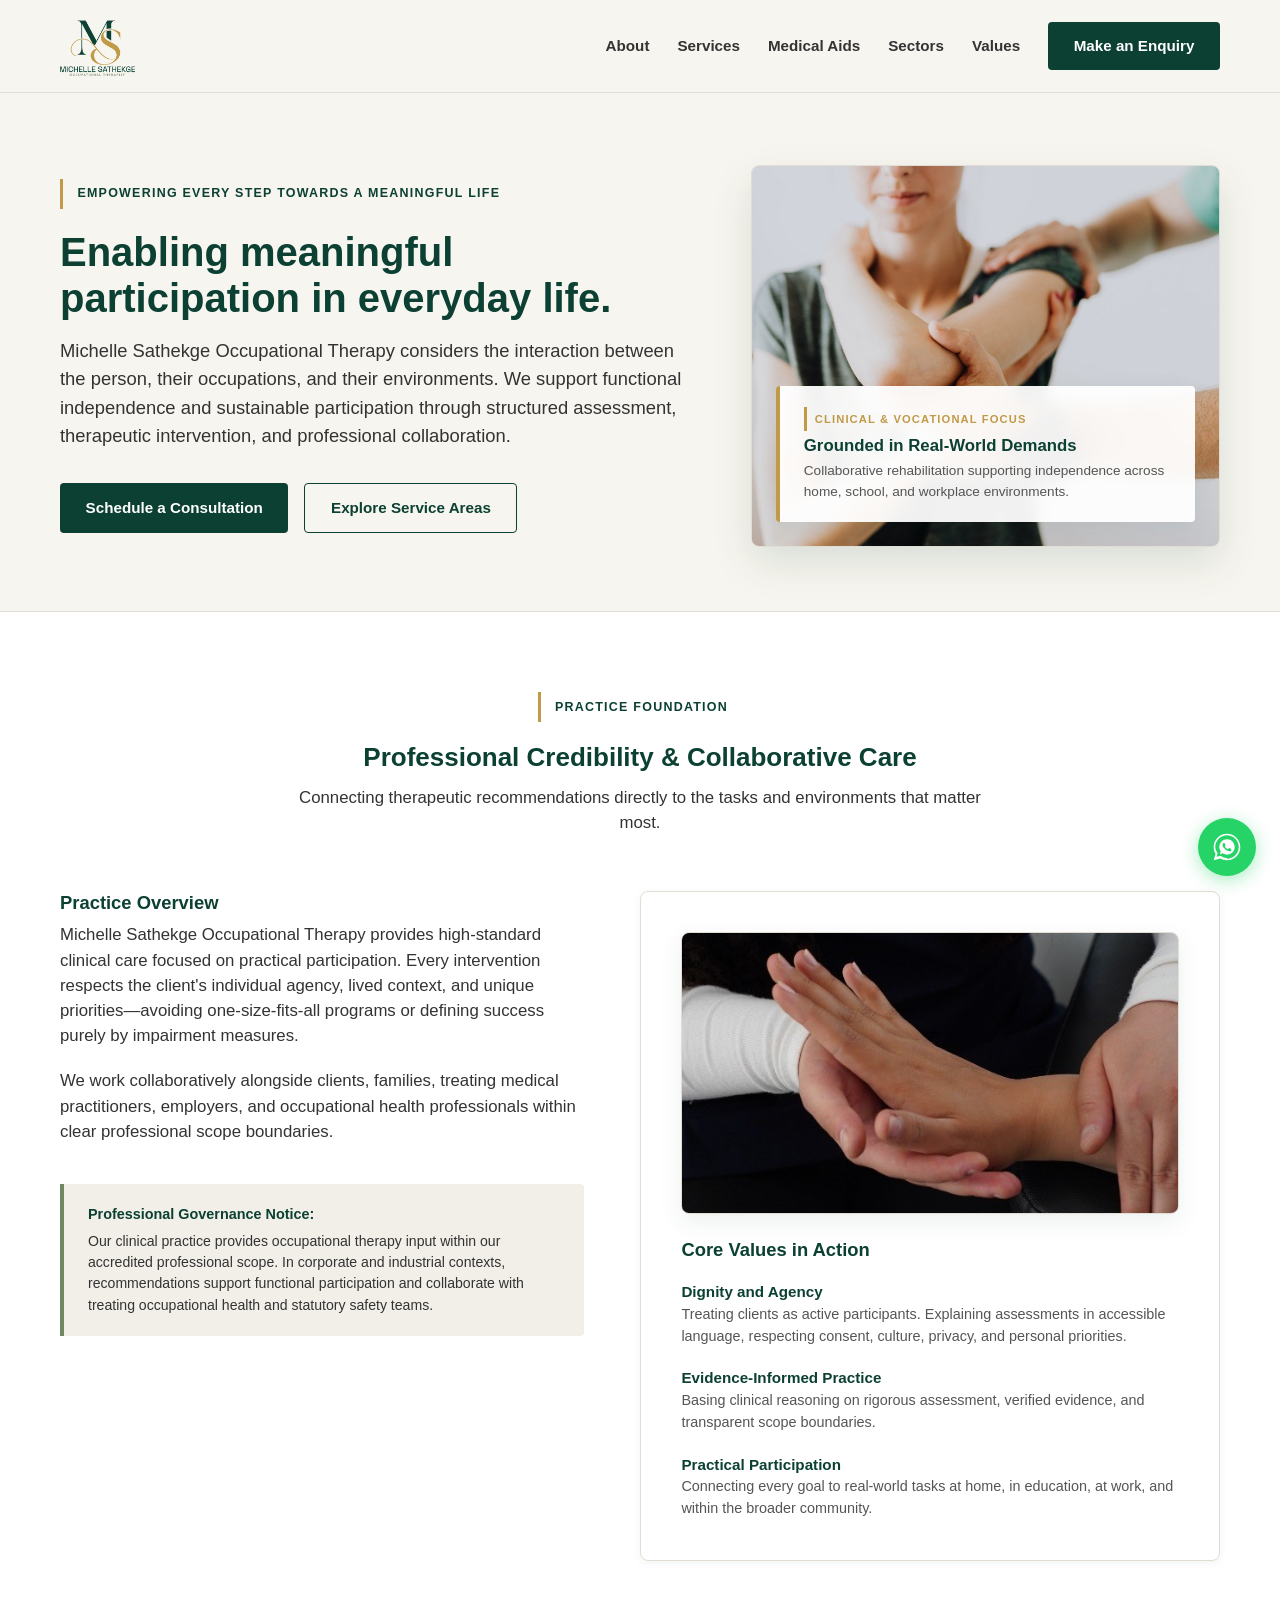
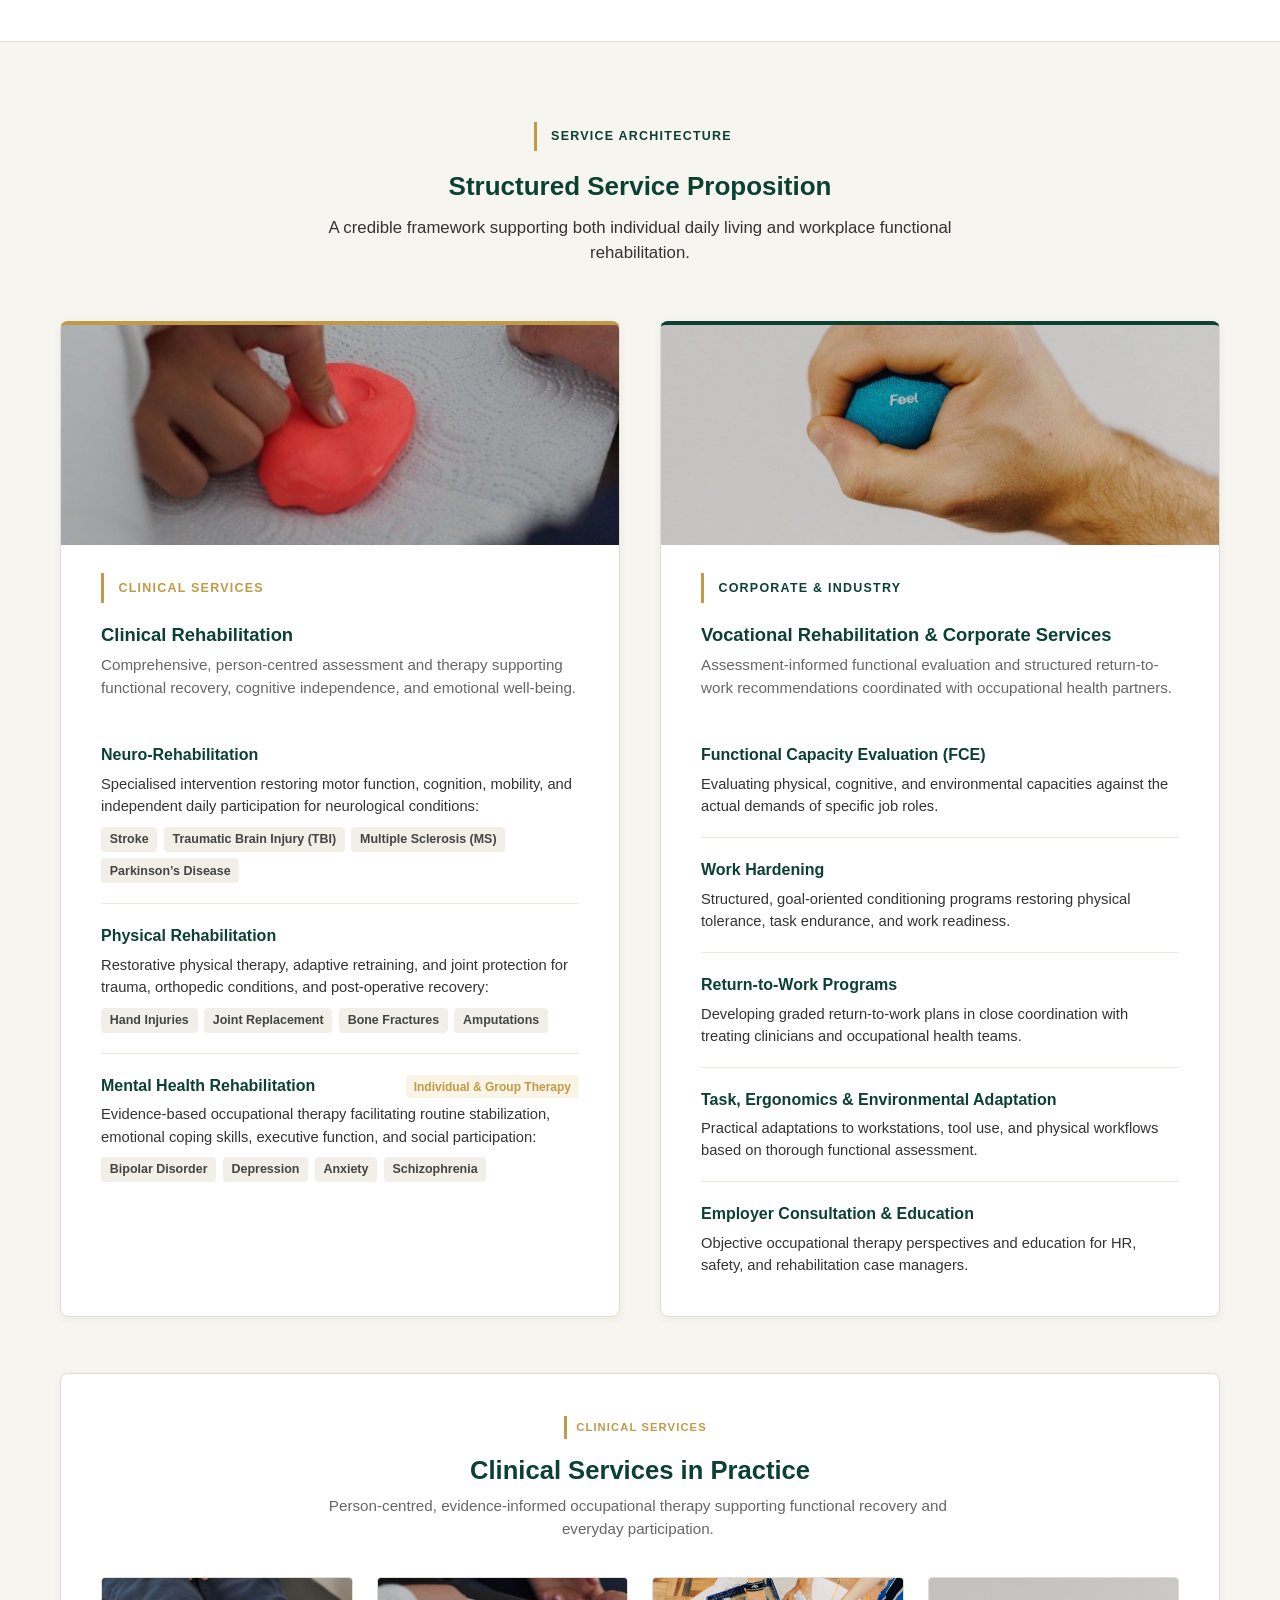
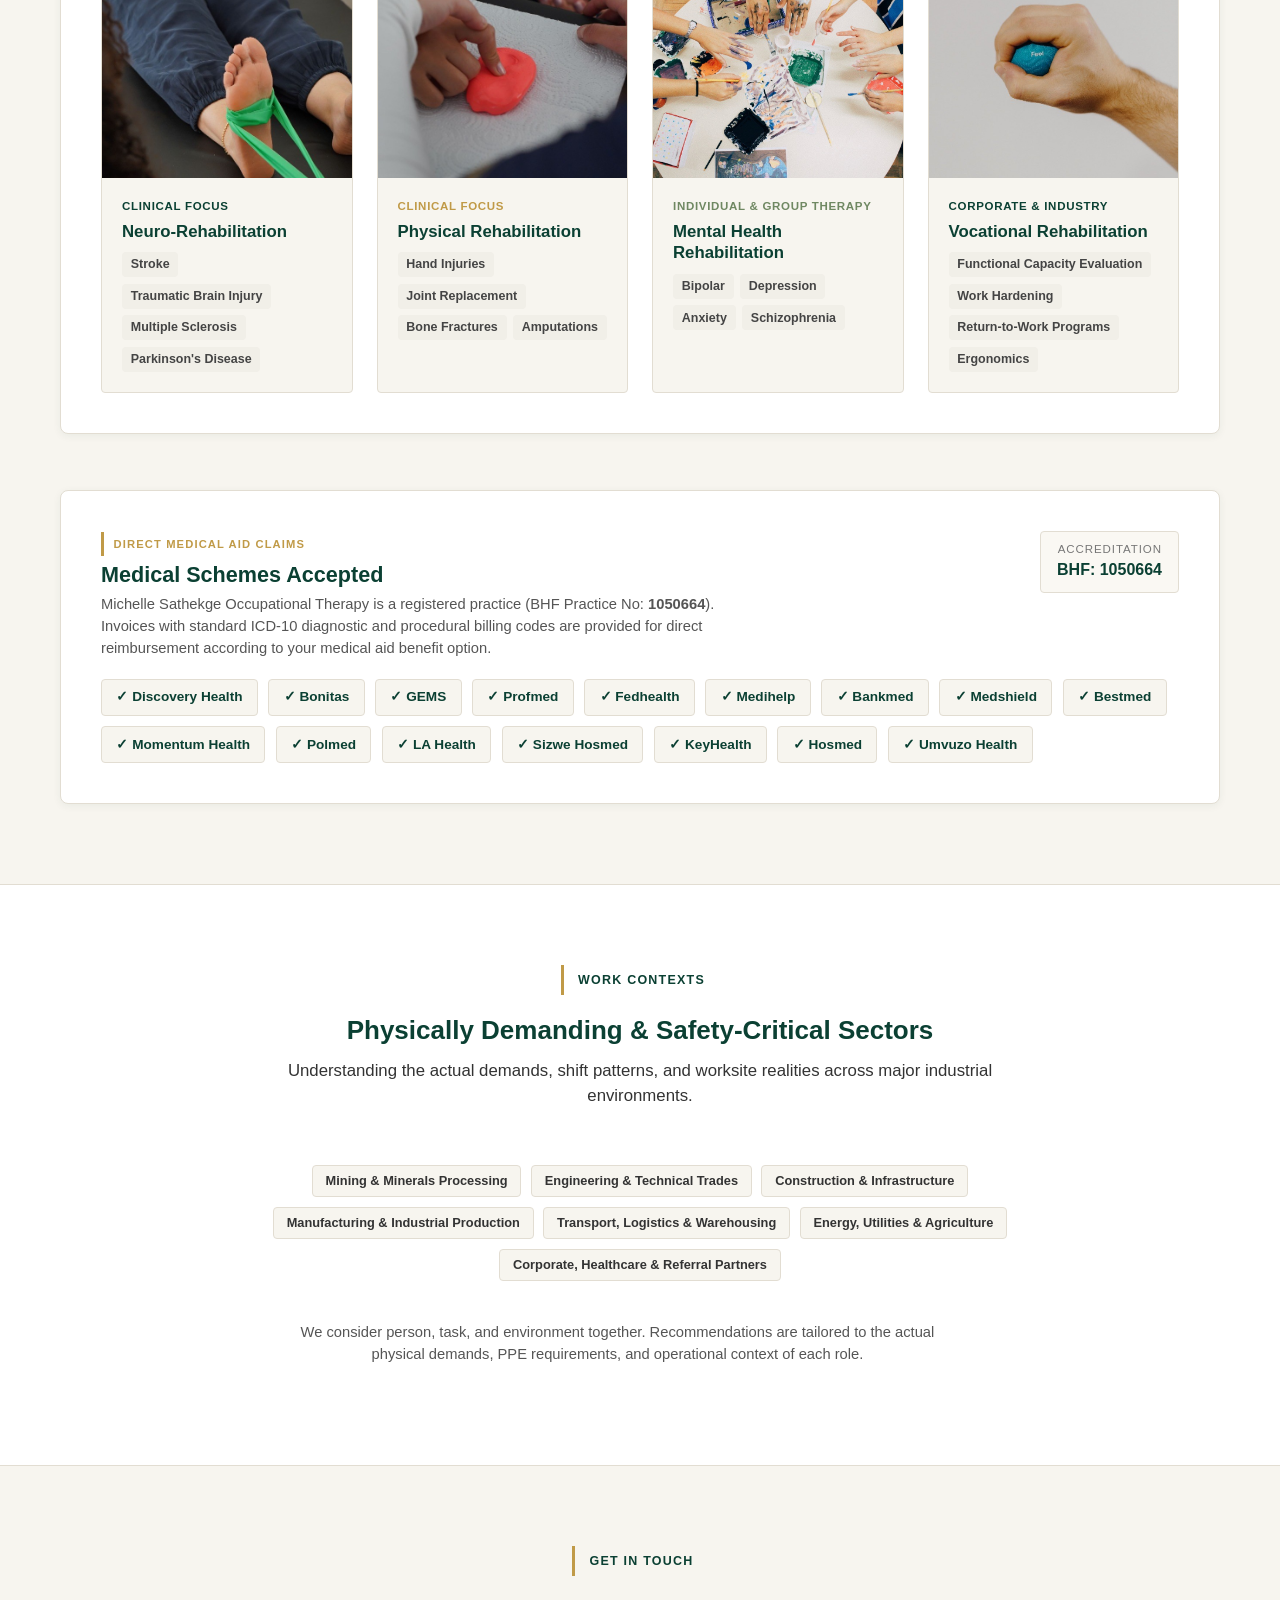
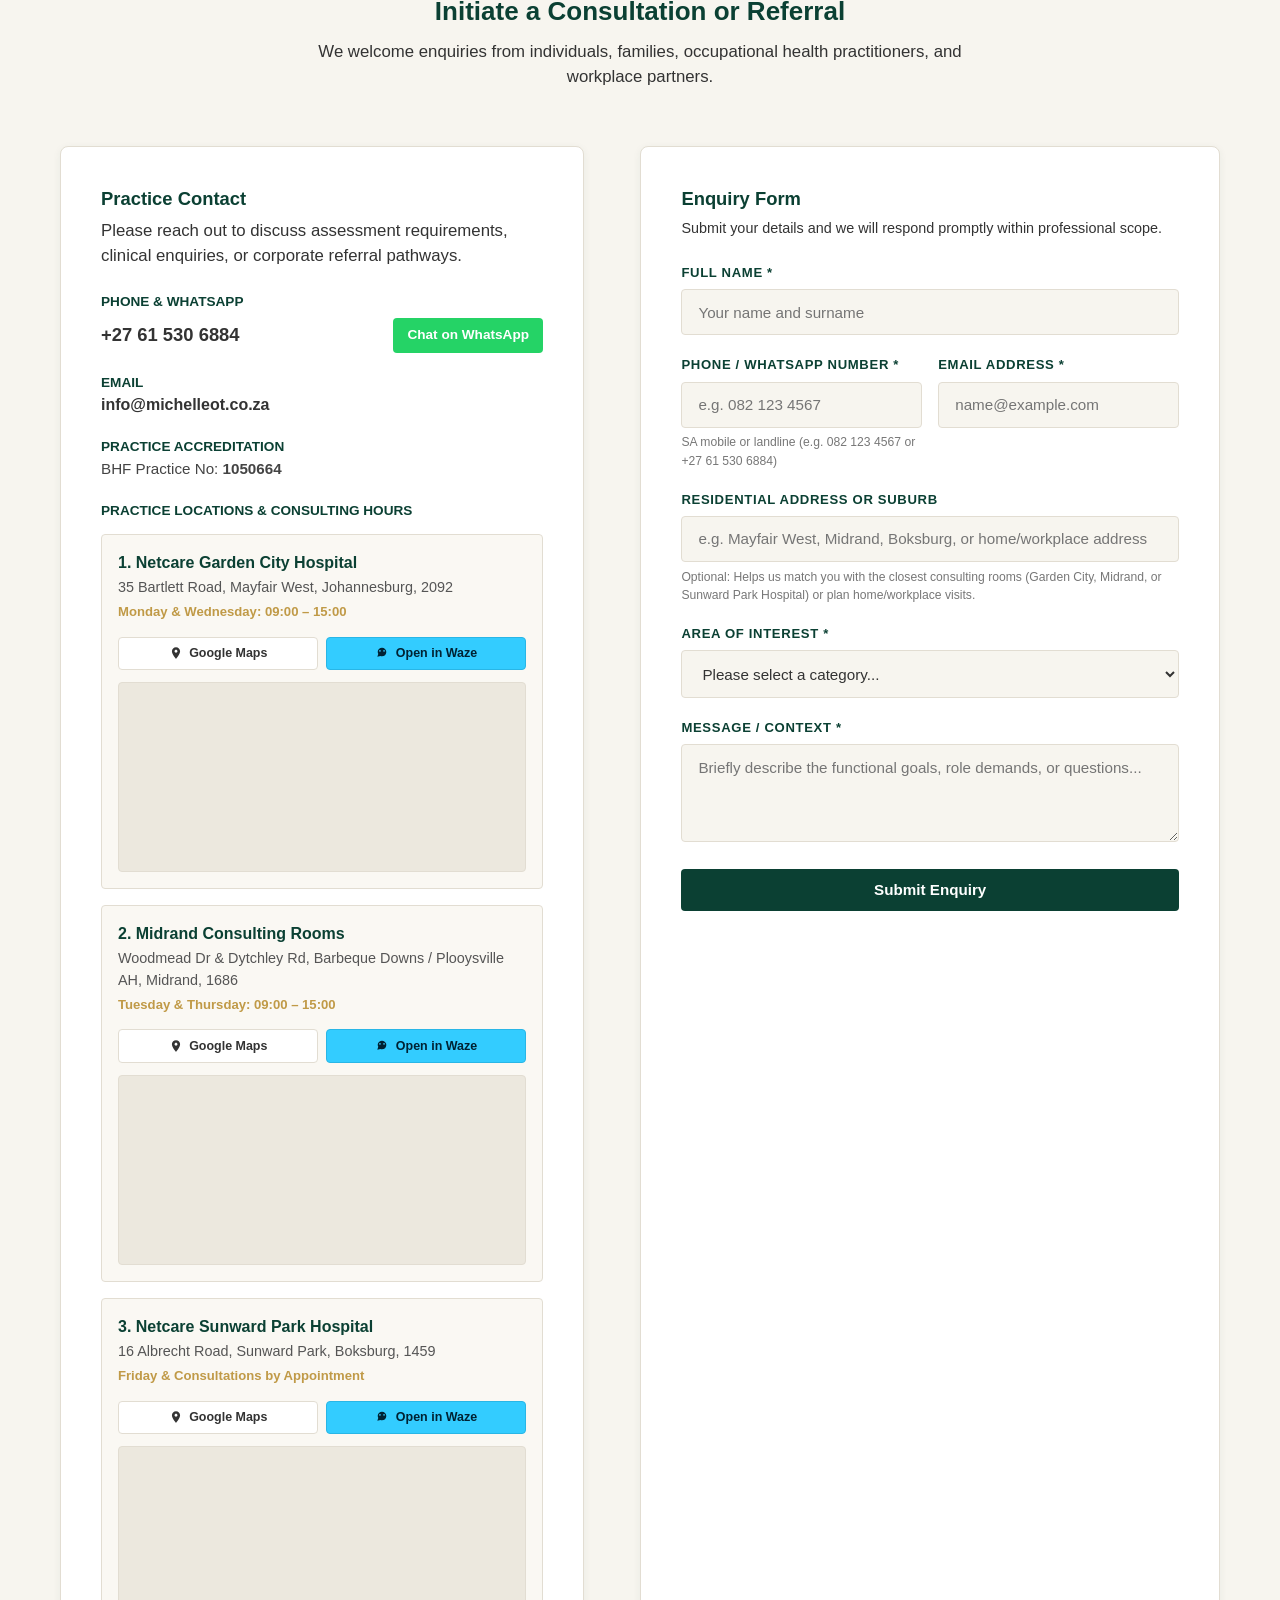
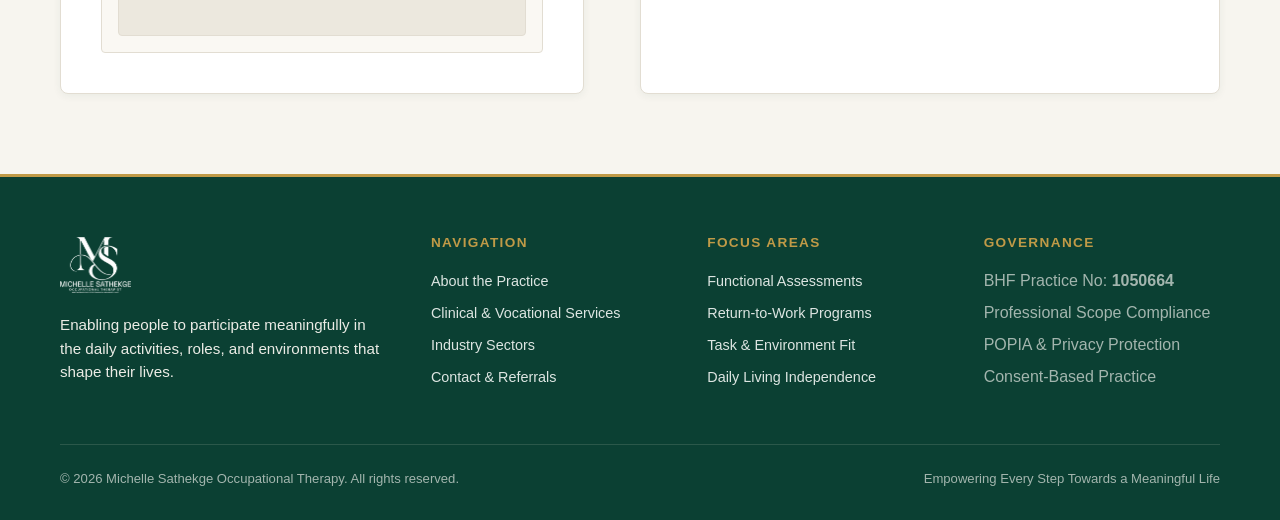
==== commit 275efa51: "Add Netcare Sunward Park Hospital to consulting locations, website, and email signature" ====
--- a/index.html
+++ b/index.html
@@ -484,6 +484,38 @@
                   </iframe>
                 </div>
               </div>
+
+              <!-- Location 3: Netcare Sunward Park Hospital -->
+              <div class="location-card-box" style="margin-top:1rem;">
+                <div style="display:flex; justify-content:space-between; align-items:flex-start; flex-wrap:wrap; gap:0.5rem;">
+                  <div>
+                    <strong style="color:var(--color-primary-green); font-size:1rem; display:block;">3. Netcare Sunward Park Hospital</strong>
+                    <span style="font-size:0.9rem; color:#555; display:block; margin-top:2px;">16 Albrecht Road, Sunward Park, Boksburg, 1459</span>
+                    <span style="font-size:0.82rem; color:var(--color-signature-gold); font-weight:700; display:block; margin-top:0.25rem;">Friday & Consultations by Appointment</span>
+                  </div>
+                  <div class="nav-app-buttons" style="margin-top:0.4rem; display:flex; gap:0.5rem; width:100%;">
+                    <a href="https://www.google.com/maps/dir/?api=1&destination=Netcare+Sunward+Park+Hospital+16+Albrecht+Road+Sunward+Park+Boksburg" 
+                       target="_blank" rel="noopener noreferrer" class="btn-nav-app btn-gmaps" style="flex:1; justify-content:center;">
+                      <svg width="14" height="14" viewBox="0 0 24 24" fill="currentColor"><path d="M12 2C8.13 2 5 5.13 5 9c0 5.25 7 13 7 13s7-7.75 7-13c0-3.87-3.13-7-7-7zm0 9.5c-1.38 0-2.5-1.12-2.5-2.5s1.12-2.5 2.5-2.5 2.5 1.12 2.5 2.5-1.12 2.5-2.5 2.5z"/></svg>
+                      Google Maps
+                    </a>
+                    <a href="https://waze.com/ul?ll=-26.2600,28.2568&q=Netcare%20Sunward%20Park%20Hospital&navigate=yes" 
+                       target="_blank" rel="noopener noreferrer" class="btn-nav-app btn-waze" style="flex:1; justify-content:center;">
+                      <svg width="14" height="14" viewBox="0 0 24 24" fill="currentColor"><path d="M19.33 10.04C19.33 6.15 16.05 3 12 3S4.67 6.15 4.67 10.04c0 1.25.33 2.43.92 3.46L4 18.5l5.22-1.5c.87.42 1.84.66 2.78.66 4.05 0 7.33-3.15 7.33-7.04v-.58zM8.5 10c-.83 0-1.5-.67-1.5-1.5S7.67 7 8.5 7s1.5.67 1.5 1.5S9.33 10 8.5 10zm7 0c-.83 0-1.5-.67-1.5-1.5S14.67 7 15.5 7s1.5.67 1.5 1.5-.67 1.5-1.5 1.5z"/></svg>
+                      Open in Waze
+                    </a>
+                  </div>
+                </div>
+
+                <div class="map-frame-wrapper" style="height:190px; margin-top:0.75rem;">
+                  <iframe 
+                    src="https://maps.google.com/maps?q=Netcare+Sunward+Park+Hospital+16+Albrecht+Road+Sunward+Park+Boksburg&t=&z=14&ie=UTF8&iwloc=&output=embed" 
+                    title="Netcare Sunward Park Hospital Map" 
+                    loading="lazy" 
+                    referrerpolicy="no-referrer-when-downgrade">
+                  </iframe>
+                </div>
+              </div>
             </div>
           </div>
         </div>
@@ -503,7 +535,7 @@
           <div class="form-row">
             <div class="form-group">
               <label for="phone">Phone / WhatsApp Number *</label>
-              <input type="tel" id="phone" name="phone" placeholder="e.g. 082 123 4567" required autocomplete="tel">
+              <input type="tel" id="phone" name="phone" placeholder="e.g. 082 123 4567" required autocomplete="tel" inputmode="tel" maxlength="16">
               <small class="field-hint">SA mobile or landline (e.g. 082 123 4567 or +27 61 530 6884)</small>
               <span class="field-error" id="phone-error"></span>
             </div>
@@ -516,8 +548,8 @@
 
           <div class="form-group">
             <label for="address">Residential Address or Suburb</label>
-            <input type="text" id="address" name="address" placeholder="e.g. Mayfair West, Midrand, or home/workplace address" autocomplete="street-address">
-            <small class="field-hint">Optional: Helps us match you with the closest consulting rooms or plan home/workplace visits.</small>
+            <input type="text" id="address" name="address" placeholder="e.g. Mayfair West, Midrand, Boksburg, or home/workplace address" autocomplete="street-address">
+            <small class="field-hint">Optional: Helps us match you with the closest consulting rooms (Garden City, Midrand, or Sunward Park Hospital) or plan home/workplace visits.</small>
           </div>
 
           <div class="form-group">
@@ -621,7 +653,14 @@
           <span class="whatsapp-opt-badge">Tue & Thu</span>
         </a>
 
-        <!-- Option 3: Corporate / Vocational -->
+        <!-- Option 3: Sunward Park Hospital -->
+        <a href="https://wa.me/27615306884?text=Hello%20Michelle,%20I%20would%20like%20to%20book%20a%20consultation%20at%20Netcare%20Sunward%20Park%20Hospital%20(Boksburg)." 
+           target="_blank" rel="noopener noreferrer" class="whatsapp-opt-btn">
+          <span>🏥 Sunward Park (Boksburg)</span>
+          <span class="whatsapp-opt-badge">By Appt</span>
+        </a>
+
+        <!-- Option 4: Corporate / Vocational -->
         <a href="https://wa.me/27615306884?text=Hello%20Michelle,%20I%20am%20contacting%20you%20regarding%20a%20Corporate%20/%20Vocational%20Assessment%20referral." 
            target="_blank" rel="noopener noreferrer" class="whatsapp-opt-btn">
           <span>💼 Work / Corporate Referral</span>
